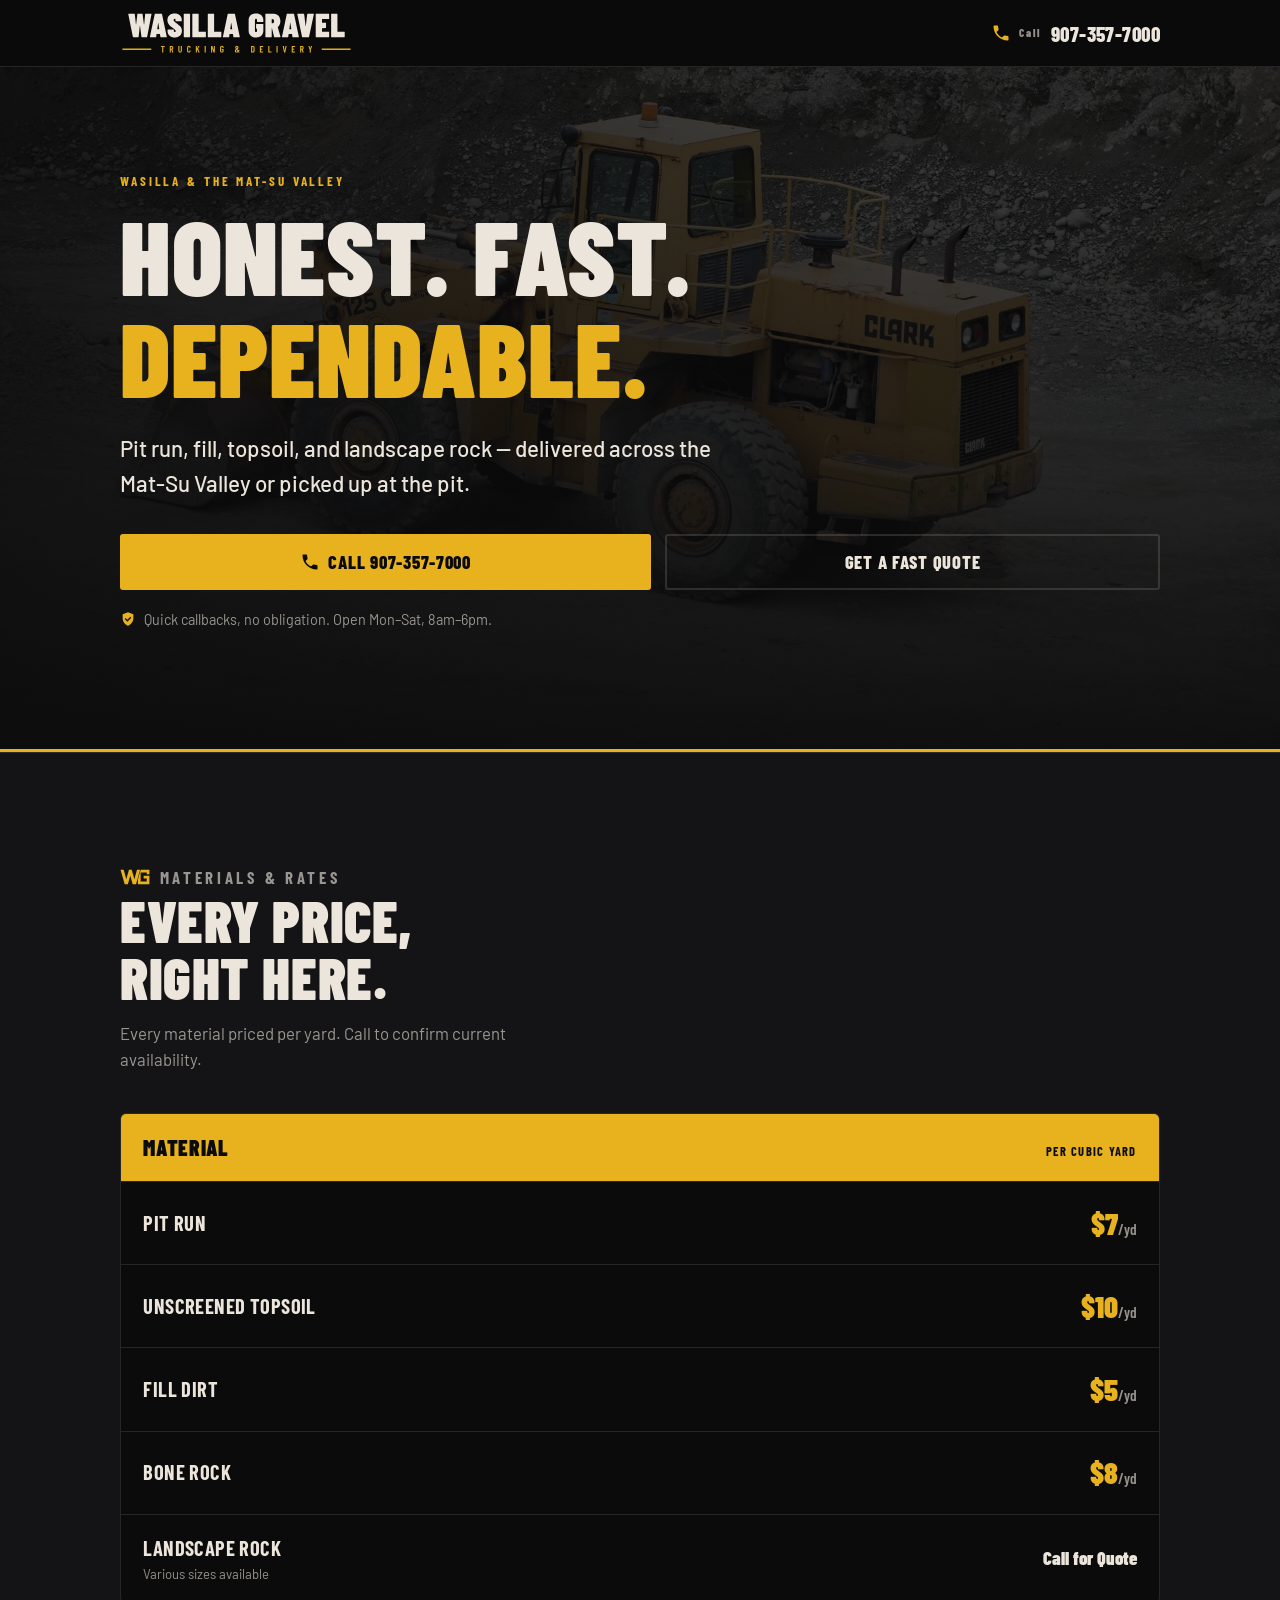
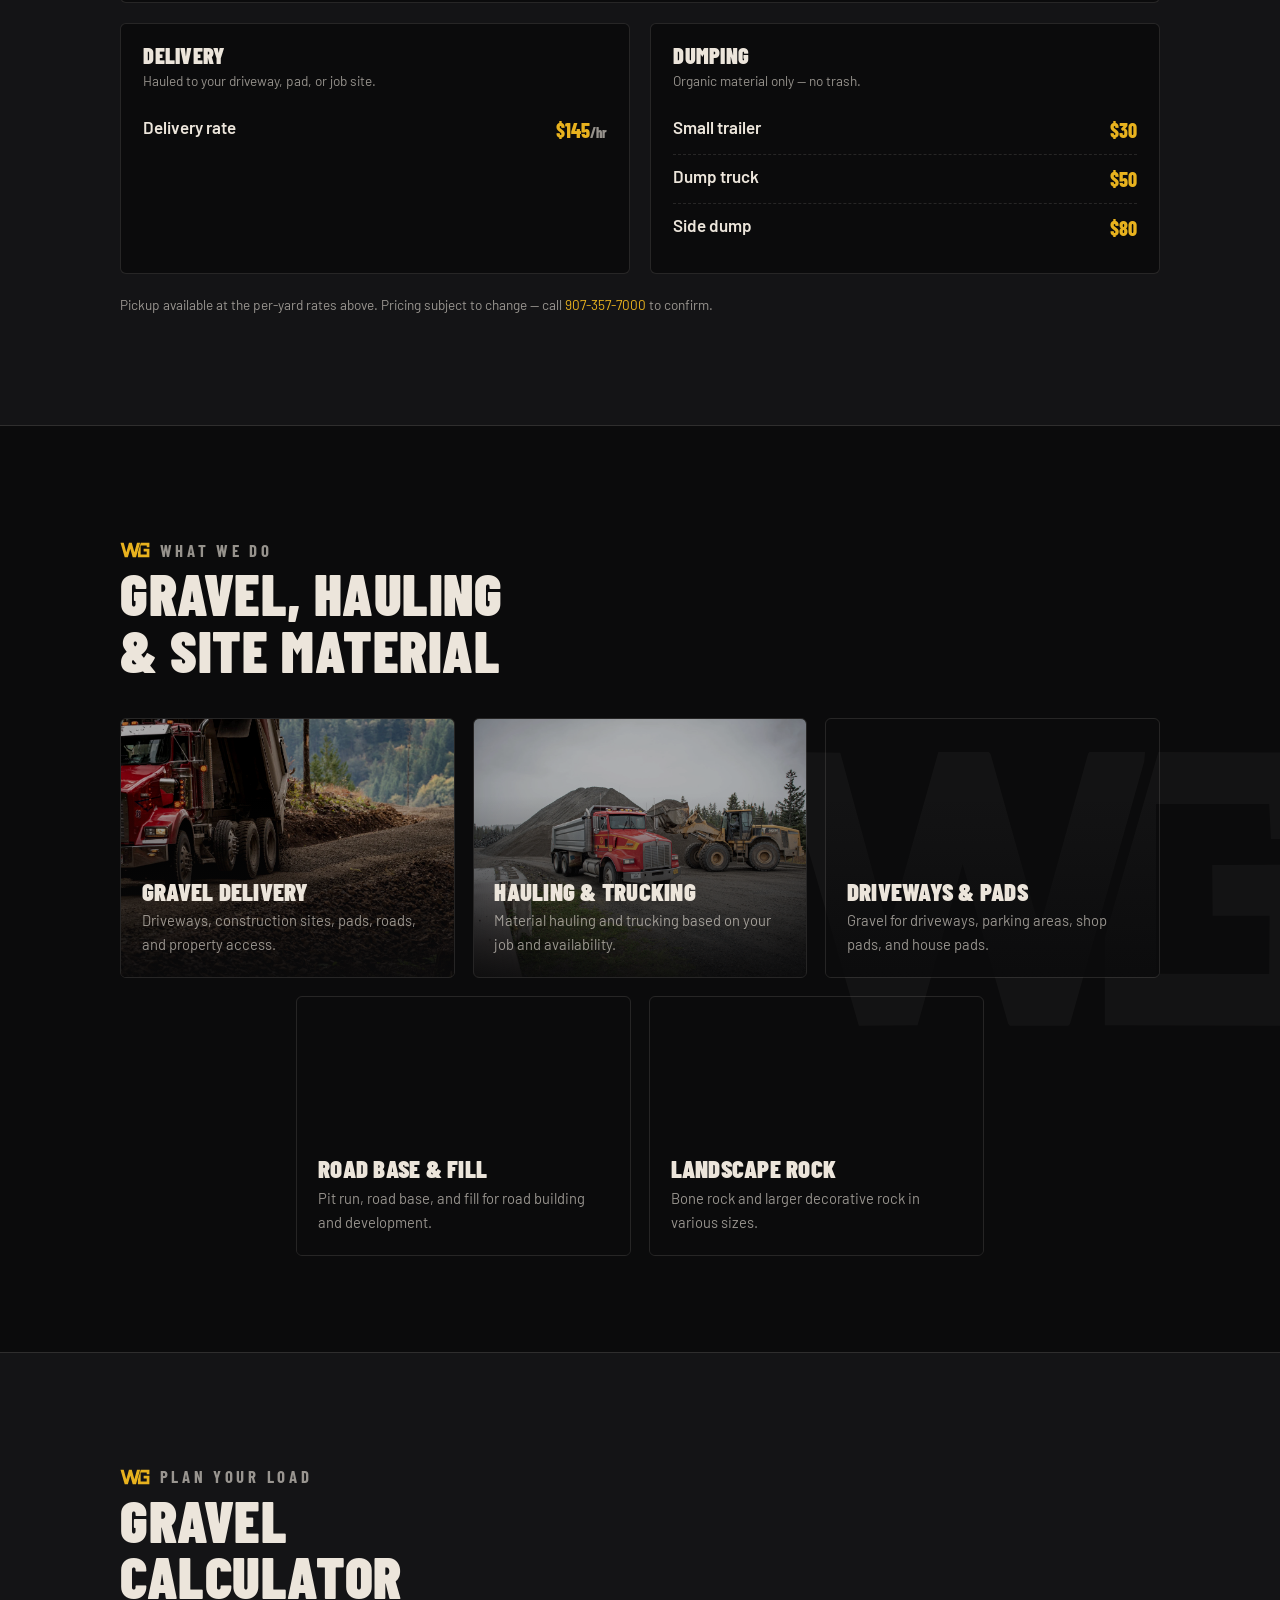
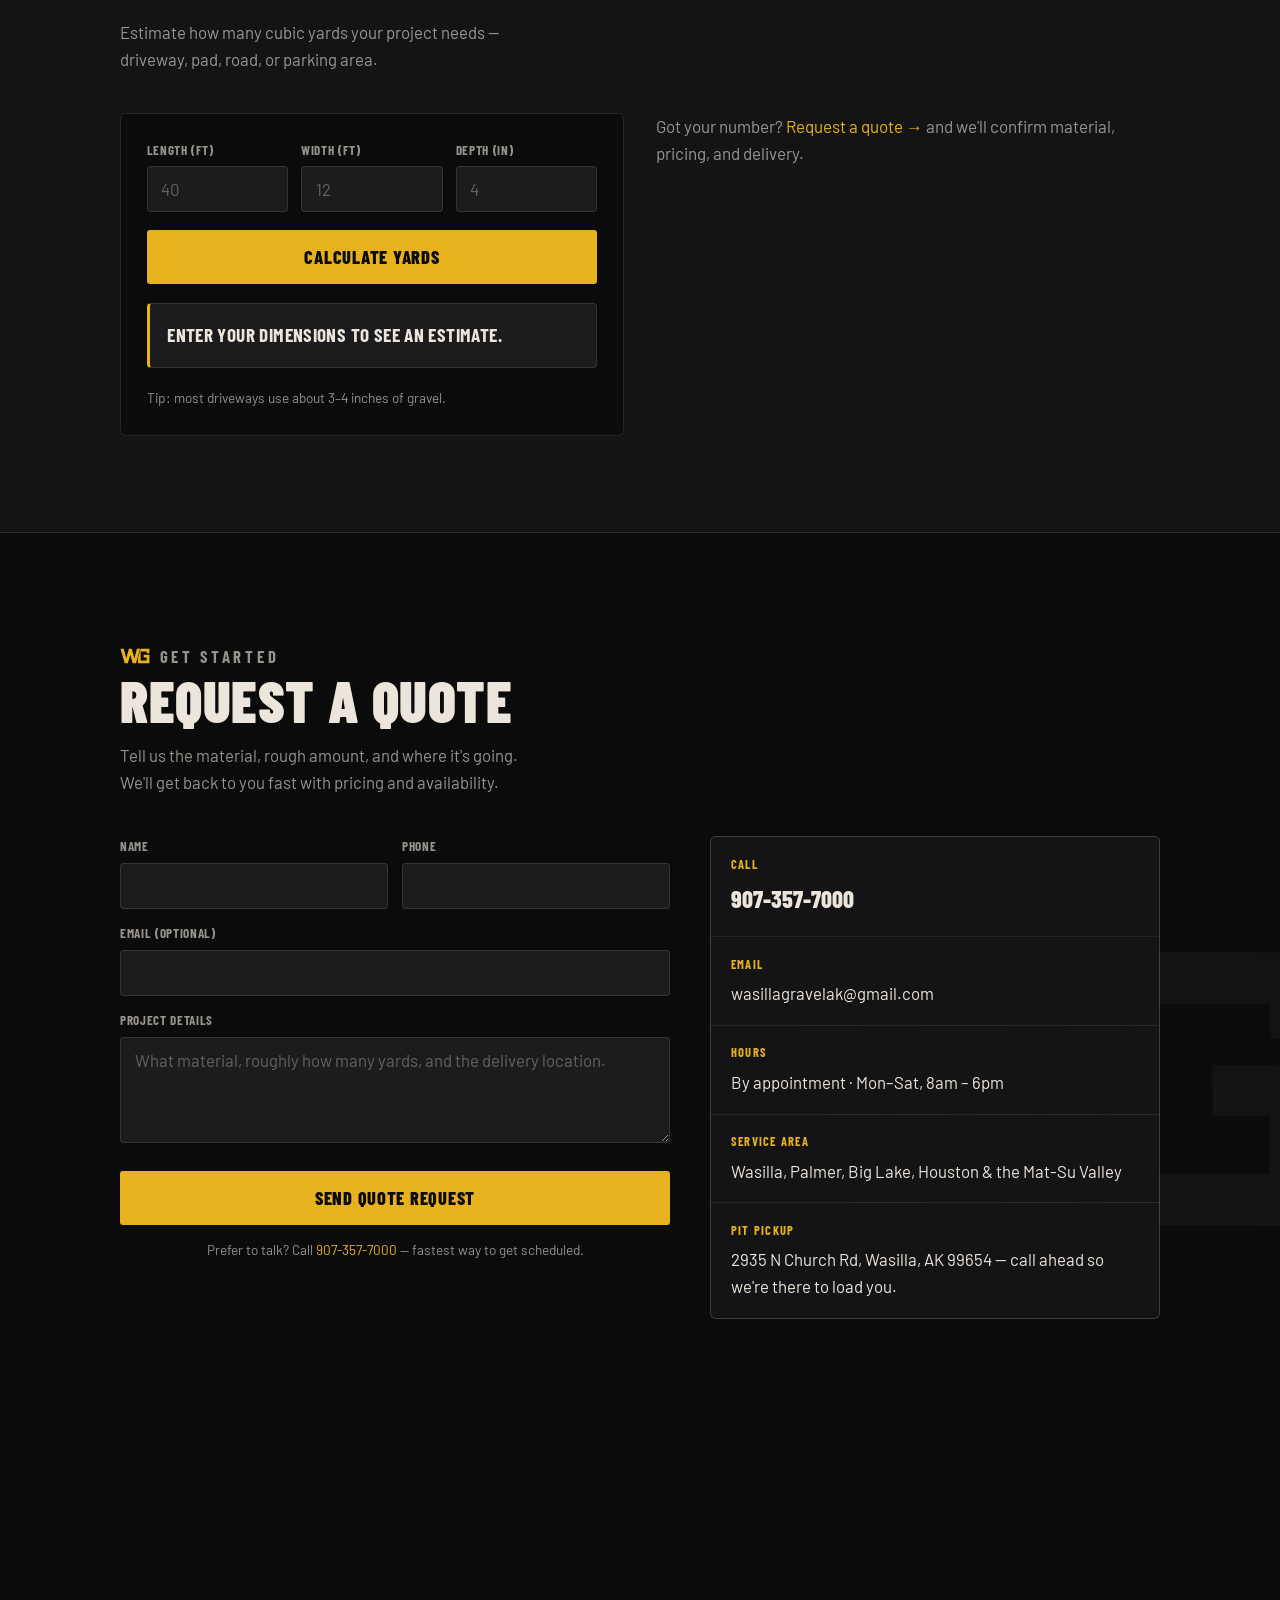
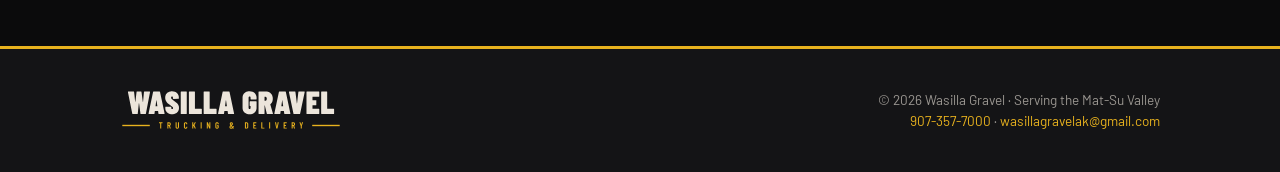
==== index.html @ 85a894f8 "Hero: use own Clark 125C loader photo (optimized webp) Replace stock loader hero with our Clark Mich" ====
<!doctype html>
<html lang="en">
  <head>
    <meta charset="utf-8" />
    <meta name="viewport" content="width=device-width, initial-scale=1" />
    <title>Wasilla Gravel — Gravel Delivery & Pickup | Wasilla &amp; Mat-Su Valley</title>
    <meta
      name="description"
      content="Local gravel pit serving Wasilla and the Mat-Su Valley. Pit run, fill, topsoil, landscape rock. Transparent per-yard pricing, fast delivery, quick callbacks. Call 907-357-7000."
    />
    <meta
      name="keywords"
      content="Wasilla gravel, gravel delivery Wasilla, Mat-Su gravel, pit run Wasilla, fill material Wasilla, fill dirt Wasilla, topsoil Wasilla, gravel pickup Wasilla, gravel delivery Mat-Su Valley, driveway gravel Wasilla, landscape rock Wasilla"
    />
    <meta property="og:title" content="Wasilla Gravel — Gravel Delivery & Pickup" />
    <meta
      property="og:description"
      content="Local gravel pit serving Wasilla and the Mat-Su Valley. Transparent per-yard pricing, fast delivery. Call 907-357-7000."
    />
    <meta property="og:image" content="https://wasillagravel.com/images/Dump%20truck%20dumping.jpg" />
    <meta property="og:type" content="website" />
    <meta property="og:url" content="https://wasillagravel.com/" />

    <link rel="icon" href="images/favicon/favicon.ico" sizes="any" />
    <link rel="icon" type="image/png" sizes="16x16" href="images/favicon/favicon-16.png" />
    <link rel="icon" type="image/png" sizes="32x32" href="images/favicon/favicon-32.png" />
    <link rel="icon" type="image/png" sizes="48x48" href="images/favicon/favicon-48.png" />
    <link rel="apple-touch-icon" sizes="180x180" href="images/favicon/favicon-180.png" />
    <link rel="manifest" href="images/favicon/site.webmanifest" />
    <meta name="theme-color" content="#0b0b0c" />

    <link
      rel="preconnect"
      href="https://fonts.googleapis.com"
    />
    <link rel="preconnect" href="https://fonts.gstatic.com" crossorigin />
    <link
      href="https://fonts.googleapis.com/css2?family=Barlow+Condensed:wght@500;600;700;800;900&family=Barlow:wght@400;500;600;700&display=swap"
      rel="stylesheet"
    />

    <!-- LocalBusiness structured data for local SEO -->
    <script type="application/ld+json">
      {
        "@context": "https://schema.org",
        "@type": "LocalBusiness",
        "name": "Wasilla Gravel",
        "image": "https://wasillagravel.com/images/Dump%20truck%20dumping.jpg",
        "telephone": "+1-907-357-7000",
        "email": "wasillagravelak@gmail.com",
        "url": "https://wasillagravel.com/",
        "areaServed": ["Wasilla", "Palmer", "Big Lake", "Houston", "Mat-Su Valley"],
        "address": {
          "@type": "PostalAddress",
          "addressLocality": "Wasilla",
          "addressRegion": "AK",
          "addressCountry": "US"
        },
        "openingHoursSpecification": {
          "@type": "OpeningHoursSpecification",
          "dayOfWeek": ["Monday", "Tuesday", "Wednesday", "Thursday", "Friday", "Saturday"],
          "opens": "08:00",
          "closes": "18:00"
        }
      }
    </script>

    <style>
      /* ===================================================================
         WASILLA GRAVEL — conversion-first rebuild
         Palette + type from the brand kit. Near-black base, cream, amber.
         =================================================================== */
      :root {
        --black: #0b0b0c;
        --panel: #141416;
        --panel-2: #1c1c1f;
        --cream: #ece5db;
        --cream-dim: rgba(236, 229, 219, 0.62);
        --cream-faint: rgba(236, 229, 219, 0.14);
        --amber: #e8b21e;
        --amber-deep: #c28113;
        --line: rgba(236, 229, 219, 0.12);
        --ff-display: "Barlow Condensed", Impact, sans-serif;
        --ff-body: "Barlow", Helvetica, Arial, sans-serif;
        --wg-mono: url("data:image/svg+xml,%3Csvg xmlns='http://www.w3.org/2000/svg' viewBox='0 0 531.57 280'%3E%3Cpath fill='%23000' fill-rule='evenodd' d='M13.36 10L65.76 10.84L111.47 178.55L158.84 10L206.64 10L208.33 11.67L254.87 177.71L300.98 11.67L302.24 10L355.07 10L354.24 19.22L283.8 268.28L282.11 269.96L226.77 269.96L225.09 267.86L181.91 116.5L139.14 269.53L83.37 269.96L10 14.19L10.42 10.42L13.36 10.42ZM367.65 10L521.53 10.84L521.11 92.6L474.57 92.6L472.89 59.47L365.56 59.47L365.56 220.48L472.89 220.91L473.31 165.56L419.22 165.56L418.81 117.33L521.11 116.92L520.69 269.96L316.92 269.53L316.92 186.1L367.65 10.42Z'/%3E%3C/svg%3E");
        --maxw: 1120px;
        --pad: clamp(1.25rem, 4vw, 2.5rem);
      }

      *,
      *::before,
      *::after {
        box-sizing: border-box;
      }

      html {
        scroll-behavior: smooth;
      }
      @media (prefers-reduced-motion: reduce) {
        html {
          scroll-behavior: auto;
        }
        * {
          animation: none !important;
          transition: none !important;
        }
      }

      body {
        margin: 0;
        background: var(--black);
        color: var(--cream);
        font-family: var(--ff-body);
        font-size: 17px;
        line-height: 1.6;
        -webkit-font-smoothing: antialiased;
        text-rendering: optimizeLegibility;
        /* room for the sticky mobile call bar so it never covers footer content */
        padding-bottom: calc(64px + env(safe-area-inset-bottom));
      }

      img {
        max-width: 100%;
        display: block;
      }

      a {
        color: var(--amber);
        text-decoration: none;
      }

      .wrap {
        width: 100%;
        max-width: var(--maxw);
        margin: 0 auto;
        padding-inline: var(--pad);
      }

      h1,
      h2,
      h3 {
        font-family: var(--ff-display);
        font-weight: 900;
        line-height: 0.98;
        letter-spacing: 0.01em;
        text-transform: uppercase;
        margin: 0;
      }

      .eyebrow {
        font-family: var(--ff-display);
        font-weight: 700;
        text-transform: uppercase;
        letter-spacing: 0.22em;
        font-size: 0.82rem;
        color: var(--amber);
        margin: 0 0 0.75rem;
      }

      /* ---------- Brand system: monogram-anchored eyebrow ---------- */
      .eyebrow.branded {
        display: inline-flex;
        align-items: center;
        gap: 0.6rem;
      }
      .eyebrow.branded::before {
        content: "";
        width: 30px;
        height: 16px;
        flex: none;
        background-color: var(--amber);
        -webkit-mask: var(--wg-mono) center / contain no-repeat;
        mask: var(--wg-mono) center / contain no-repeat;
      }

      /* ---------- Brand system: faint monogram watermark on a section ---------- */
      .wm {
        position: relative;
        overflow: hidden;
      }
      .wm > .wrap {
        position: relative;
        z-index: 1;
      }
      .wm::after {
        content: "";
        position: absolute;
        z-index: 0;
        right: -4%;
        top: 50%;
        transform: translateY(-50%);
        width: min(46vw, 560px);
        aspect-ratio: 531 / 280;
        background-color: var(--cream);
        opacity: 0.035;
        -webkit-mask: var(--wg-mono) center / contain no-repeat;
        mask: var(--wg-mono) center / contain no-repeat;
        pointer-events: none;
      }


      /* ---------- Buttons ---------- */
      .btn {
        display: inline-flex;
        align-items: center;
        justify-content: center;
        gap: 0.55rem;
        font-family: var(--ff-display);
        font-weight: 800;
        text-transform: uppercase;
        letter-spacing: 0.04em;
        font-size: 1.15rem;
        line-height: 1;
        padding: 1rem 1.6rem;
        border-radius: 3px;
        border: 2px solid transparent;
        cursor: pointer;
        transition: transform 0.12s ease, background 0.15s ease, color 0.15s ease;
        min-height: 52px;
      }
      .btn:active {
        transform: translateY(1px);
      }
      .btn-call {
        background: var(--amber);
        color: var(--black);
      }
      .btn-call:hover {
        background: #f4c53f;
      }
      .btn-quote {
        background: transparent;
        color: var(--cream);
        border-color: var(--cream-faint);
      }
      .btn-quote:hover {
        border-color: var(--amber);
        color: var(--amber);
      }

      /* ===================================================================
         TOP BAR — logo + phone, phone always tappable
         =================================================================== */
      .topbar {
        position: sticky;
        top: 0;
        z-index: 50;
        background: rgba(11, 11, 12, 0.92);
        -webkit-backdrop-filter: blur(8px);
        backdrop-filter: blur(8px);
        border-bottom: 1px solid var(--line);
      }
      .topbar-inner {
        display: flex;
        align-items: center;
        justify-content: space-between;
        gap: 1rem;
        padding-block: 0.7rem;
      }
      .topbar .logo img {
        height: 33px;
        width: auto;
      }
      .topbar-phone {
        display: inline-flex;
        align-items: center;
        gap: 0.5rem;
        font-family: var(--ff-display);
        font-weight: 800;
        font-size: 1.3rem;
        letter-spacing: 0.02em;
        color: var(--cream);
      }
      .topbar-phone svg {
        width: 20px;
        height: 20px;
        fill: var(--amber);
      }
      .topbar-phone .lbl {
        display: none;
      }
      @media (min-width: 700px) {
        .topbar .logo img {
          height: 44px;
        }
        .topbar-phone .lbl {
          display: inline;
          font-size: 0.7rem;
          letter-spacing: 0.18em;
          color: var(--cream-dim);
          margin-right: 0.15rem;
        }
      }

      /* ===================================================================
         HERO — answers all 5 questions in one screen
         =================================================================== */
      .hero {
        position: relative;
        overflow: hidden;
        border-bottom: 3px solid var(--amber);
      }
      .hero-bg {
        position: absolute;
        inset: 0;
        z-index: 0;
      }
      .hero-bg img {
        width: 100%;
        height: 100%;
        object-fit: cover;
        filter: grayscale(0.25) contrast(1.05) brightness(0.62);
      }
      .hero-bg::after {
        content: "";
        position: absolute;
        inset: 0;
        background: linear-gradient(
            180deg,
            rgba(11, 11, 12, 0.55) 0%,
            rgba(11, 11, 12, 0.75) 55%,
            rgba(11, 11, 12, 0.96) 100%
          ),
          linear-gradient(90deg, rgba(11, 11, 12, 0.7) 0%, rgba(11, 11, 12, 0.1) 70%);
      }
      .hero-inner {
        position: relative;
        z-index: 1;
        padding-block: clamp(3.5rem, 9vw, 6.5rem);
      }
      .hero h1 {
        font-size: clamp(3rem, 10vw, 6.5rem);
        max-width: 15ch;
      }
      .hero h1 .amber {
        color: var(--amber);
      }
      .hero-sub {
        margin: 1.4rem 0 0;
        font-size: clamp(1.05rem, 2.4vw, 1.4rem);
        color: var(--cream);
        max-width: 46ch;
        font-weight: 500;
      }
      .hero-actions {
        display: flex;
        flex-wrap: wrap;
        gap: 0.9rem;
        margin-top: 2rem;
      }
      .hero-actions .btn {
        flex: 1 1 auto;
        min-width: 210px;
      }
      .hero-micro {
        margin-top: 1.1rem;
        font-size: 0.9rem;
        color: var(--cream-dim);
        display: flex;
        align-items: center;
        gap: 0.5rem;
      }
      .hero-micro svg {
        width: 16px;
        height: 16px;
        fill: var(--amber);
        flex: none;
      }


      /* ===================================================================
         SECTION scaffolding
         =================================================================== */
      section.block {
        padding-block: clamp(3.5rem, 8vw, 6rem);
      }
      .block-head {
        max-width: 40ch;
        margin-bottom: 2.5rem;
      }
      .block-head h2 {
        font-size: clamp(2.2rem, 6vw, 3.6rem);
      }
      .block-head p {
        margin: 0.9rem 0 0;
        color: var(--cream-dim);
        font-size: 1.05rem;
      }

      /* ---------- PRICING (the competitive weapon) ---------- */
      #pricing {
        background: var(--panel);
        border-top: 1px solid var(--line);
        border-bottom: 1px solid var(--line);
      }
      .rate-sheet {
        border: 1px solid var(--line);
        border-radius: 6px;
        overflow: hidden;
        background: var(--black);
      }
      .rate-sheet-head {
        display: flex;
        align-items: baseline;
        justify-content: space-between;
        gap: 1rem;
        padding: 1rem 1.4rem;
        background: var(--amber);
        color: var(--black);
      }
      .rate-sheet-head b {
        font-family: var(--ff-display);
        font-weight: 900;
        text-transform: uppercase;
        font-size: 1.35rem;
        letter-spacing: 0.03em;
      }
      .rate-sheet-head span {
        font-family: var(--ff-display);
        font-weight: 700;
        text-transform: uppercase;
        letter-spacing: 0.1em;
        font-size: 0.78rem;
      }
      .rate-row {
        display: flex;
        align-items: center;
        justify-content: space-between;
        gap: 1rem;
        padding: 1.05rem 1.4rem;
        border-top: 1px solid var(--line);
      }
      .rate-row:first-child {
        border-top: none;
      }
      .rate-name {
        font-family: var(--ff-display);
        font-weight: 700;
        text-transform: uppercase;
        letter-spacing: 0.02em;
        font-size: 1.28rem;
      }
      .rate-name small {
        display: block;
        font-family: var(--ff-body);
        font-weight: 400;
        text-transform: none;
        letter-spacing: 0;
        font-size: 0.82rem;
        color: var(--cream-dim);
      }
      .rate-price {
        font-family: var(--ff-display);
        font-weight: 900;
        font-size: 1.9rem;
        color: var(--amber);
        white-space: nowrap;
      }
      .rate-price small {
        font-size: 0.95rem;
        color: var(--cream-dim);
        font-weight: 600;
      }
      .rate-price.quote {
        font-size: 1.15rem;
        color: var(--cream);
      }

      .rate-secondary {
        display: grid;
        gap: 1.25rem;
        grid-template-columns: 1fr;
        margin-top: 1.25rem;
      }
      @media (min-width: 720px) {
        .rate-secondary {
          grid-template-columns: repeat(2, 1fr);
        }
      }
      .rate-card {
        border: 1px solid var(--line);
        border-radius: 6px;
        padding: 1.3rem 1.4rem;
        background: var(--black);
      }
      .rate-card h3 {
        font-size: 1.4rem;
        margin-bottom: 0.2rem;
      }
      .rate-card .note {
        font-size: 0.85rem;
        color: var(--cream-dim);
        margin: 0.15rem 0 0.9rem;
      }
      .rate-card .mini {
        display: flex;
        justify-content: space-between;
        gap: 1rem;
        padding: 0.5rem 0;
        border-top: 1px dashed var(--line);
      }
      .rate-card .mini:first-of-type {
        border-top: none;
      }
      .rate-card .mini .k {
        font-weight: 600;
      }
      .rate-card .mini .v {
        font-family: var(--ff-display);
        font-weight: 800;
        font-size: 1.25rem;
        color: var(--amber);
      }
      .rate-foot {
        margin-top: 1.25rem;
        font-size: 0.85rem;
        color: var(--cream-dim);
      }

      /* ---------- SERVICES (photo-driven, no filler) ---------- */
      .svc-grid {
        display: grid;
        gap: 1.1rem;
        grid-template-columns: 1fr;
      }
      /* Tablet: 2-up. Span-based so the 5th (orphan) tile can center. */
      @media (min-width: 620px) {
        .svc-grid {
          grid-template-columns: repeat(4, 1fr);
        }
        .svc-grid > .svc {
          grid-column: span 2;
        }
        .svc-grid > .svc:nth-child(5) {
          grid-column: 2 / span 2;
        }
      }
      /* Desktop: 3-up. Center the last two tiles on the second row. */
      @media (min-width: 980px) {
        .svc-grid {
          grid-template-columns: repeat(6, 1fr);
        }
        .svc-grid > .svc:nth-child(5) {
          grid-column: span 2;
        }
        .svc-grid > .svc:nth-child(4) {
          grid-column: 2 / span 2;
        }
      }
      .svc {
        position: relative;
        border-radius: 6px;
        overflow: hidden;
        min-height: 260px;
        display: flex;
        align-items: flex-end;
        border: 1px solid var(--line);
      }
      .svc img {
        position: absolute;
        inset: 0;
        width: 100%;
        height: 100%;
        object-fit: cover;
        filter: grayscale(0.15) brightness(0.7) contrast(1.05);
        transition: transform 0.4s ease;
      }
      .svc:hover img {
        transform: scale(1.05);
      }
      .svc::after {
        content: "";
        position: absolute;
        inset: 0;
        background: linear-gradient(
          180deg,
          rgba(11, 11, 12, 0) 30%,
          rgba(11, 11, 12, 0.9) 100%
        );
      }
      .svc-body {
        position: relative;
        z-index: 1;
        padding: 1.3rem;
      }
      .svc-body h3 {
        font-size: 1.55rem;
        color: var(--cream);
      }
      .svc-body p {
        margin: 0.4rem 0 0;
        font-size: 0.92rem;
        color: var(--cream-dim);
      }

      /* ---------- CALCULATOR ---------- */
      #calculator {
        background: var(--panel);
        border-top: 1px solid var(--line);
        border-bottom: 1px solid var(--line);
      }
      .calc-shell {
        display: grid;
        gap: 2rem;
        grid-template-columns: 1fr;
        align-items: start;
      }
      @media (min-width: 860px) {
        .calc-shell {
          grid-template-columns: 1fr 1fr;
        }
      }
      .calc-card {
        background: var(--black);
        border: 1px solid var(--line);
        border-radius: 6px;
        padding: 1.6rem;
      }
      .calc-fields {
        display: grid;
        grid-template-columns: repeat(3, 1fr);
        gap: 0.8rem;
      }
      label {
        display: block;
        font-family: var(--ff-display);
        font-weight: 700;
        text-transform: uppercase;
        letter-spacing: 0.05em;
        font-size: 0.82rem;
        color: var(--cream-dim);
        margin-bottom: 0.35rem;
      }
      input,
      textarea {
        width: 100%;
        background: var(--panel-2);
        border: 1px solid var(--line);
        border-radius: 4px;
        color: var(--cream);
        font-family: var(--ff-body);
        font-size: 1.05rem;
        padding: 0.75rem 0.85rem;
        transition: border-color 0.15s ease;
      }
      input:focus,
      textarea:focus {
        outline: none;
        border-color: var(--amber);
      }
      input::placeholder,
      textarea::placeholder {
        color: rgba(236, 229, 219, 0.35);
      }
      .calc-result {
        margin-top: 1.2rem;
        padding: 1rem 1.1rem;
        border: 1px solid var(--line);
        border-left: 3px solid var(--amber);
        border-radius: 4px;
        background: var(--panel-2);
        font-family: var(--ff-display);
        font-weight: 700;
        text-transform: uppercase;
        letter-spacing: 0.02em;
        font-size: 1.2rem;
      }
      .calc-result.is-error {
        border-left-color: #e0533f;
        color: #f0a99b;
      }
      .calc-note {
        margin: 0.9rem 0 0;
        font-size: 0.85rem;
        color: var(--cream-dim);
      }
      .calc-aside p {
        color: var(--cream-dim);
        margin: 0;
      }

      /* ---------- QUOTE + CONTACT ---------- */
      #quote {
        background: var(--black);
      }
      .quote-shell {
        display: grid;
        gap: 2.5rem;
        grid-template-columns: 1fr;
      }
      @media (min-width: 900px) {
        .quote-shell {
          grid-template-columns: 1.1fr 0.9fr;
        }
      }
      .quote-form .row2 {
        display: grid;
        grid-template-columns: 1fr 1fr;
        gap: 0.9rem;
      }
      .quote-form .field {
        margin-bottom: 0.9rem;
      }
      .quote-form .btn {
        width: 100%;
        margin-top: 0.4rem;
      }
      .quote-micro {
        margin: 0.9rem 0 0;
        font-size: 0.85rem;
        color: var(--cream-dim);
        text-align: center;
      }

      .contact-cards {
        display: grid;
        gap: 1px;
        background: var(--line);
        border: 1px solid var(--line);
        border-radius: 6px;
        overflow: hidden;
      }
      .cc {
        background: var(--panel);
        padding: 1.1rem 1.25rem;
      }
      .cc h4 {
        font-family: var(--ff-display);
        font-weight: 700;
        text-transform: uppercase;
        letter-spacing: 0.1em;
        font-size: 0.78rem;
        color: var(--amber);
        margin: 0 0 0.35rem;
      }
      .cc p {
        margin: 0;
        font-size: 1.05rem;
      }
      .cc a {
        color: var(--cream);
      }
      .cc.big p {
        font-family: var(--ff-display);
        font-weight: 800;
        font-size: 1.5rem;
      }
      .map-embed {
        margin-top: 1px;
      }
      .map-embed iframe {
        width: 100%;
        height: 230px;
        border: 0;
        display: block;
        filter: grayscale(0.3) invert(0.9) contrast(0.85);
      }

      /* ---------- FOOTER ---------- */
      footer.site {
        background: var(--panel);
        border-top: 3px solid var(--amber);
        padding-block: 2.5rem;
      }
      .foot-inner {
        display: flex;
        flex-wrap: wrap;
        align-items: center;
        justify-content: space-between;
        gap: 1.25rem;
      }
      .foot-inner img {
        height: 42px;
        width: auto;
      }
      .foot-meta {
        font-size: 0.85rem;
        color: var(--cream-dim);
        text-align: right;
      }
      .foot-meta a {
        color: var(--amber);
      }

      /* ===================================================================
         STICKY MOBILE CALL BAR — the single most important conversion element
         =================================================================== */
      .callbar {
        position: fixed;
        left: 0;
        right: 0;
        bottom: 0;
        z-index: 60;
        display: grid;
        grid-template-columns: 1fr 1fr;
        gap: 1px;
        background: var(--amber-deep);
        padding-bottom: env(safe-area-inset-bottom);
        box-shadow: 0 -6px 20px rgba(0, 0, 0, 0.5);
      }
      .callbar a {
        display: flex;
        align-items: center;
        justify-content: center;
        gap: 0.5rem;
        font-family: var(--ff-display);
        font-weight: 800;
        text-transform: uppercase;
        letter-spacing: 0.04em;
        font-size: 1.1rem;
        padding: 1rem 0.5rem;
        min-height: 56px;
      }
      .callbar .cb-call {
        background: var(--amber);
        color: var(--black);
      }
      .callbar .cb-quote {
        background: var(--panel);
        color: var(--cream);
      }
      .callbar svg {
        width: 20px;
        height: 20px;
      }
      .callbar .cb-call svg {
        fill: var(--black);
      }
      .callbar .cb-quote svg {
        fill: var(--amber);
      }
      @media (min-width: 760px) {
        .callbar {
          display: none;
        }
        body {
          padding-bottom: 0;
        }
      }

      /* focus visibility */
      a:focus-visible,
      button:focus-visible,
      input:focus-visible,
      textarea:focus-visible {
        outline: 3px solid var(--amber);
        outline-offset: 2px;
      }

      .visually-hidden {
        position: absolute;
        width: 1px;
        height: 1px;
        overflow: hidden;
        clip: rect(0 0 0 0);
        white-space: nowrap;
      }
    </style>
  </head>

  <body>
    <!-- ============ TOP BAR ============ -->
    <div class="topbar">
      <div class="wrap topbar-inner">
        <a href="#top" class="logo" aria-label="Wasilla Gravel home">
          <img
            src="images/brand/wasilla-gravel-wordmark-on-black.svg"
            alt="Wasilla Gravel — Trucking &amp; Delivery"
          />
        </a>
        <a href="tel:9073577000" class="topbar-phone">
          <svg viewBox="0 0 24 24" aria-hidden="true">
            <path d="M6.6 10.8c1.4 2.8 3.8 5.1 6.6 6.6l2.2-2.2c.3-.3.7-.4 1-.2 1.1.4 2.3.6 3.6.6.6 0 1 .4 1 1V20c0 .6-.4 1-1 1C10.6 21 3 13.4 3 4c0-.6.4-1 1-1h3.5c.6 0 1 .4 1 1 0 1.2.2 2.4.6 3.6.1.4 0 .8-.3 1l-2.2 2.2z"/>
          </svg>
          <span class="lbl">Call</span>907-357-7000
        </a>
      </div>
    </div>

    <span id="top"></span>

    <!-- ============ HERO ============ -->
    <header class="hero">
      <div class="hero-bg">
        <img src="images/clark-loader-pit.webp" alt="" aria-hidden="true" fetchpriority="high" />
      </div>
      <div class="wrap hero-inner">
        <p class="eyebrow">Wasilla &amp; the Mat-Su Valley</p>
        <h1>
          Honest. Fast.<br />
          <span class="amber">Dependable.</span>
        </h1>
        <p class="hero-sub">
          Pit run, fill, topsoil, and landscape rock — delivered across the
          Mat-Su Valley or picked up at the pit.
        </p>

        <div class="hero-actions">
          <a href="tel:9073577000" class="btn btn-call">
            <svg viewBox="0 0 24 24" width="20" height="20" aria-hidden="true" fill="currentColor">
              <path d="M6.6 10.8c1.4 2.8 3.8 5.1 6.6 6.6l2.2-2.2c.3-.3.7-.4 1-.2 1.1.4 2.3.6 3.6.6.6 0 1 .4 1 1V20c0 .6-.4 1-1 1C10.6 21 3 13.4 3 4c0-.6.4-1 1-1h3.5c.6 0 1 .4 1 1 0 1.2.2 2.4.6 3.6.1.4 0 .8-.3 1l-2.2 2.2z"/>
            </svg>
            Call 907-357-7000
          </a>
          <a href="#quote" class="btn btn-quote">Get a Fast Quote</a>
        </div>

        <p class="hero-micro">
          <svg viewBox="0 0 24 24" aria-hidden="true"><path d="M12 2 4 5v6c0 5 3.4 9.7 8 11 4.6-1.3 8-6 8-11V5l-8-3zm-1 14-4-4 1.4-1.4L11 13.2l4.6-4.6L17 10l-6 6z"/></svg>
          Quick callbacks, no obligation. Open Mon–Sat, 8am–6pm.
        </p>
      </div>
    </header>

    <!-- ============ PRICING ============ -->
    <section class="block" id="pricing">
      <div class="wrap">
        <div class="block-head">
          <p class="eyebrow branded">Materials &amp; Rates</p>
          <h2>Every Price, Right Here.</h2>
          <p>
            Every material priced per yard. Call to confirm current
            availability.
          </p>
        </div>

        <div class="rate-sheet">
          <div class="rate-sheet-head">
            <b>Material</b><span>Per Cubic Yard</span>
          </div>
          <div class="rate-row">
            <div class="rate-name">Pit Run</div>
            <div class="rate-price">$7<small>/yd</small></div>
          </div>
          <div class="rate-row">
            <div class="rate-name">Unscreened Topsoil</div>
            <div class="rate-price">$10<small>/yd</small></div>
          </div>
          <div class="rate-row">
            <div class="rate-name">Fill Dirt</div>
            <div class="rate-price">$5<small>/yd</small></div>
          </div>
          <div class="rate-row">
            <div class="rate-name">Bone Rock</div>
            <div class="rate-price">$8<small>/yd</small></div>
          </div>
          <div class="rate-row">
            <div class="rate-name">
              Landscape Rock
              <small>Various sizes available</small>
            </div>
            <div class="rate-price quote">Call for Quote</div>
          </div>
        </div>

        <div class="rate-secondary">
          <div class="rate-card">
            <h3>Delivery</h3>
            <p class="note">Hauled to your driveway, pad, or job site.</p>
            <div class="mini">
              <span class="k">Delivery rate</span>
              <span class="v">$145<small style="font-size:0.7em;color:var(--cream-dim)">/hr</small></span>
            </div>
          </div>
          <div class="rate-card">
            <h3>Dumping</h3>
            <p class="note">Organic material only — no trash.</p>
            <div class="mini">
              <span class="k">Small trailer</span><span class="v">$30</span>
            </div>
            <div class="mini">
              <span class="k">Dump truck</span><span class="v">$50</span>
            </div>
            <div class="mini">
              <span class="k">Side dump</span><span class="v">$80</span>
            </div>
          </div>
        </div>
        <p class="rate-foot">
          Pickup available at the per-yard rates above. Pricing subject to
          change — call <a href="tel:9073577000">907-357-7000</a> to confirm.
        </p>
      </div>
    </section>

    <!-- ============ SERVICES ============ -->
    <section class="block wm" id="services">
      <div class="wrap">
        <div class="block-head">
          <p class="eyebrow branded">What We Do</p>
          <h2>Gravel, Hauling &amp; Site Material</h2>
        </div>

        <div class="svc-grid">
          <div class="svc">
            <img src="images/Dump truck dumping.jpg" alt="Dump truck delivering gravel in Wasilla" loading="lazy" decoding="async" />
            <div class="svc-body">
              <h3>Gravel Delivery</h3>
              <p>Driveways, construction sites, pads, roads, and property access.</p>
            </div>
          </div>
          <div class="svc">
            <img src="images/Loading truck.webp" alt="Loader filling a dump truck at the gravel pit" loading="lazy" decoding="async" />
            <div class="svc-body">
              <h3>Hauling &amp; Trucking</h3>
              <p>Material hauling and trucking based on your job and availability.</p>
            </div>
          </div>
          <div class="svc">
            <img src="images/gravel-driveway.webp" alt="Finished gravel driveway" loading="lazy" decoding="async" />
            <div class="svc-body">
              <h3>Driveways &amp; Pads</h3>
              <p>Gravel for driveways, parking areas, shop pads, and house pads.</p>
            </div>
          </div>
          <div class="svc">
            <img src="images/pit-run-road-base.webp" alt="Pit run for road base and fill" loading="lazy" decoding="async" />
            <div class="svc-body">
              <h3>Road Base &amp; Fill</h3>
              <p>Pit run, road base, and fill for road building and development.</p>
            </div>
          </div>
          <div class="svc">
            <img src="images/landscape-rock.webp" alt="Large river rock and landscape stone" loading="lazy" decoding="async" />
            <div class="svc-body">
              <h3>Landscape Rock</h3>
              <p>Bone rock and larger decorative rock in various sizes.</p>
            </div>
          </div>
        </div>
      </div>
    </section>

    <!-- ============ CALCULATOR ============ -->
    <section class="block" id="calculator">
      <div class="wrap">
        <div class="block-head">
          <p class="eyebrow branded">Plan Your Load</p>
          <h2>Gravel Calculator</h2>
          <p>
            Estimate how many cubic yards your project needs — driveway, pad,
            road, or parking area.
          </p>
        </div>

        <div class="calc-shell">
          <div class="calc-card">
            <div class="calc-fields">
              <div>
                <label for="calc-length">Length (ft)</label>
                <input type="text" id="calc-length" inputmode="decimal" placeholder="40" />
              </div>
              <div>
                <label for="calc-width">Width (ft)</label>
                <input type="text" id="calc-width" inputmode="decimal" placeholder="12" />
              </div>
              <div>
                <label for="calc-depth">Depth (in)</label>
                <input type="text" id="calc-depth" inputmode="decimal" placeholder="4" />
              </div>
            </div>

            <button type="button" class="btn btn-call" id="calc-btn" style="width:100%;margin-top:1.1rem">
              Calculate Yards
            </button>

            <p class="calc-result" id="calc-result" aria-live="polite">
              Enter your dimensions to see an estimate.
            </p>
            <p class="calc-note">
              Tip: most driveways use about 3–4 inches of gravel.
            </p>
          </div>

          <div class="calc-aside">
            <p>
              Got your number? <a href="#quote">Request a quote →</a> and we'll
              confirm material, pricing, and delivery.
            </p>
          </div>
        </div>
      </div>
    </section>

    <!-- ============ QUOTE + CONTACT ============ -->
    <section class="block wm" id="quote">
      <div class="wrap">
        <div class="block-head">
          <p class="eyebrow branded">Get Started</p>
          <h2>Request a Quote</h2>
          <p>
            Tell us the material, rough amount, and where it's going. We'll get
            back to you fast with pricing and availability.
          </p>
        </div>

        <div class="quote-shell">
          <div>
            <form
              class="quote-form"
              action="https://formspree.io/f/xqeypjaq"
              method="POST"
            >
              <div class="row2">
                <div class="field">
                  <label for="name">Name</label>
                  <input type="text" name="name" id="name" required />
                </div>
                <div class="field">
                  <label for="phone">Phone</label>
                  <input type="tel" name="phone" id="phone" required />
                </div>
              </div>

              <div class="field">
                <label for="email">Email (optional)</label>
                <input type="email" name="email" id="email" />
              </div>

              <input type="hidden" name="_subject" value="Wasilla Gravel Quote Request" />

              <div class="field">
                <label for="message">Project details</label>
                <textarea
                  name="message"
                  id="message"
                  rows="4"
                  placeholder="What material, roughly how many yards, and the delivery location."
                  required
                ></textarea>
              </div>

              <button type="submit" class="btn btn-call">Send Quote Request</button>
              <p class="quote-micro">Prefer to talk? Call <a href="tel:9073577000">907-357-7000</a> — fastest way to get scheduled.</p>
            </form>
          </div>

          <div>
            <div class="contact-cards">
              <div class="cc big">
                <h4>Call</h4>
                <p><a href="tel:9073577000">907-357-7000</a></p>
              </div>
              <div class="cc">
                <h4>Email</h4>
                <p><a href="mailto:wasillagravelak@gmail.com">wasillagravelak@gmail.com</a></p>
              </div>
              <div class="cc">
                <h4>Hours</h4>
                <p>By appointment · Mon–Sat, 8am – 6pm</p>
              </div>
              <div class="cc">
                <h4>Service Area</h4>
                <p>Wasilla, Palmer, Big Lake, Houston &amp; the Mat-Su Valley</p>
              </div>
              <div class="cc">
                <h4>Pit Pickup</h4>
                <p>2935 N Church Rd, Wasilla, AK 99654 — call ahead so we're there to load you.</p>
              </div>
            </div>
            <div class="map-embed">
              <!--
                MAP: this points at the street address, which reliably works with
                no API key. To pin your exact Google Business listing (with your
                name + reviews), replace the src below with the embed link from
                your profile: open your listing on Google Maps → Share → Embed a
                map → copy the src="..." URL and paste it here.
              -->
              <iframe
                src="https://www.google.com/maps?q=Wasilla+Gravel,+2935+N+Church+Rd,+Wasilla,+AK+99654&output=embed"
                loading="lazy"
                title="Wasilla Gravel — 2935 N Church Rd, Wasilla, AK"
                referrerpolicy="no-referrer-when-downgrade"
              ></iframe>
            </div>
          </div>
        </div>
      </div>
    </section>

    <!-- ============ FOOTER ============ -->
    <footer class="site">
      <div class="wrap foot-inner">
        <img src="images/brand/wasilla-gravel-wordmark-on-black.svg" alt="Wasilla Gravel" />
        <div class="foot-meta">
          © <span id="yr"></span> Wasilla Gravel · Serving the Mat-Su Valley<br />
          <a href="tel:9073577000">907-357-7000</a> ·
          <a href="mailto:wasillagravelak@gmail.com">wasillagravelak@gmail.com</a>
        </div>
      </div>
    </footer>

    <!-- ============ STICKY MOBILE CALL BAR ============ -->
    <nav class="callbar" aria-label="Quick contact">
      <a href="tel:9073577000" class="cb-call">
        <svg viewBox="0 0 24 24" aria-hidden="true"><path d="M6.6 10.8c1.4 2.8 3.8 5.1 6.6 6.6l2.2-2.2c.3-.3.7-.4 1-.2 1.1.4 2.3.6 3.6.6.6 0 1 .4 1 1V20c0 .6-.4 1-1 1C10.6 21 3 13.4 3 4c0-.6.4-1 1-1h3.5c.6 0 1 .4 1 1 0 1.2.2 2.4.6 3.6.1.4 0 .8-.3 1l-2.2 2.2z"/></svg>
        Call Now
      </a>
      <a href="#quote" class="cb-quote">
        <svg viewBox="0 0 24 24" aria-hidden="true"><path d="M20 4H4c-1.1 0-2 .9-2 2v12c0 1.1.9 2 2 2h16c1.1 0 2-.9 2-2V6c0-1.1-.9-2-2-2zm0 4-8 5-8-5V6l8 5 8-5v2z"/></svg>
        Get Quote
      </a>
    </nav>

    <script>
      // year
      document.getElementById("yr").textContent = new Date().getFullYear();

      // gravel calculator — same math as the original build
      (function () {
        var btn = document.getElementById("calc-btn");
        if (!btn) return;
        btn.addEventListener("click", function () {
          var length = parseFloat(document.getElementById("calc-length").value),
            width = parseFloat(document.getElementById("calc-width").value),
            depth = parseFloat(document.getElementById("calc-depth").value),
            result = document.getElementById("calc-result"),
            cubicYards;

          if (
            !isFinite(length) ||
            !isFinite(width) ||
            !isFinite(depth) ||
            length <= 0 ||
            width <= 0 ||
            depth <= 0
          ) {
            result.textContent = "Enter valid length, width, and depth.";
            result.classList.add("is-error");
            return;
          }

          cubicYards = (length * width * (depth / 12)) / 27;
          result.textContent =
            "Estimated: " + cubicYards.toFixed(1) + " cubic yards";
          result.classList.remove("is-error");
        });
      })();
    </script>
  </body>
</html>
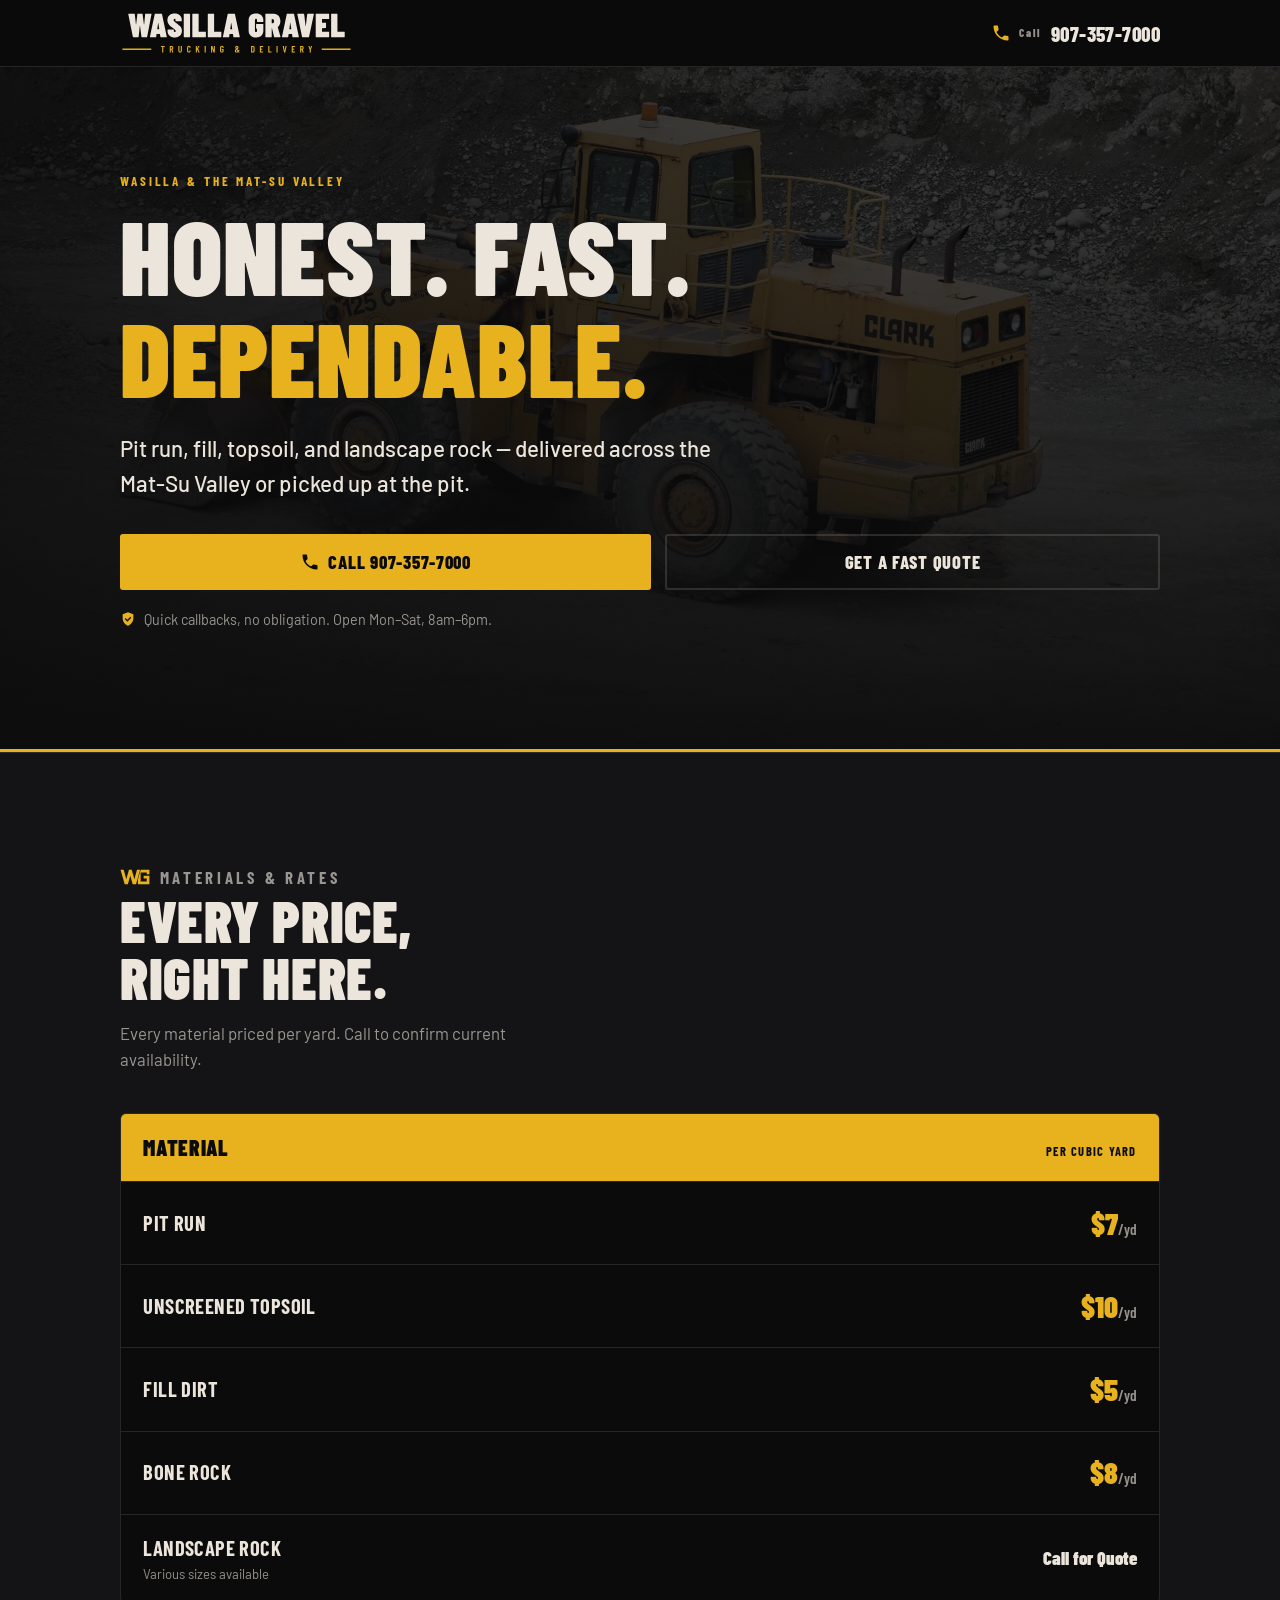
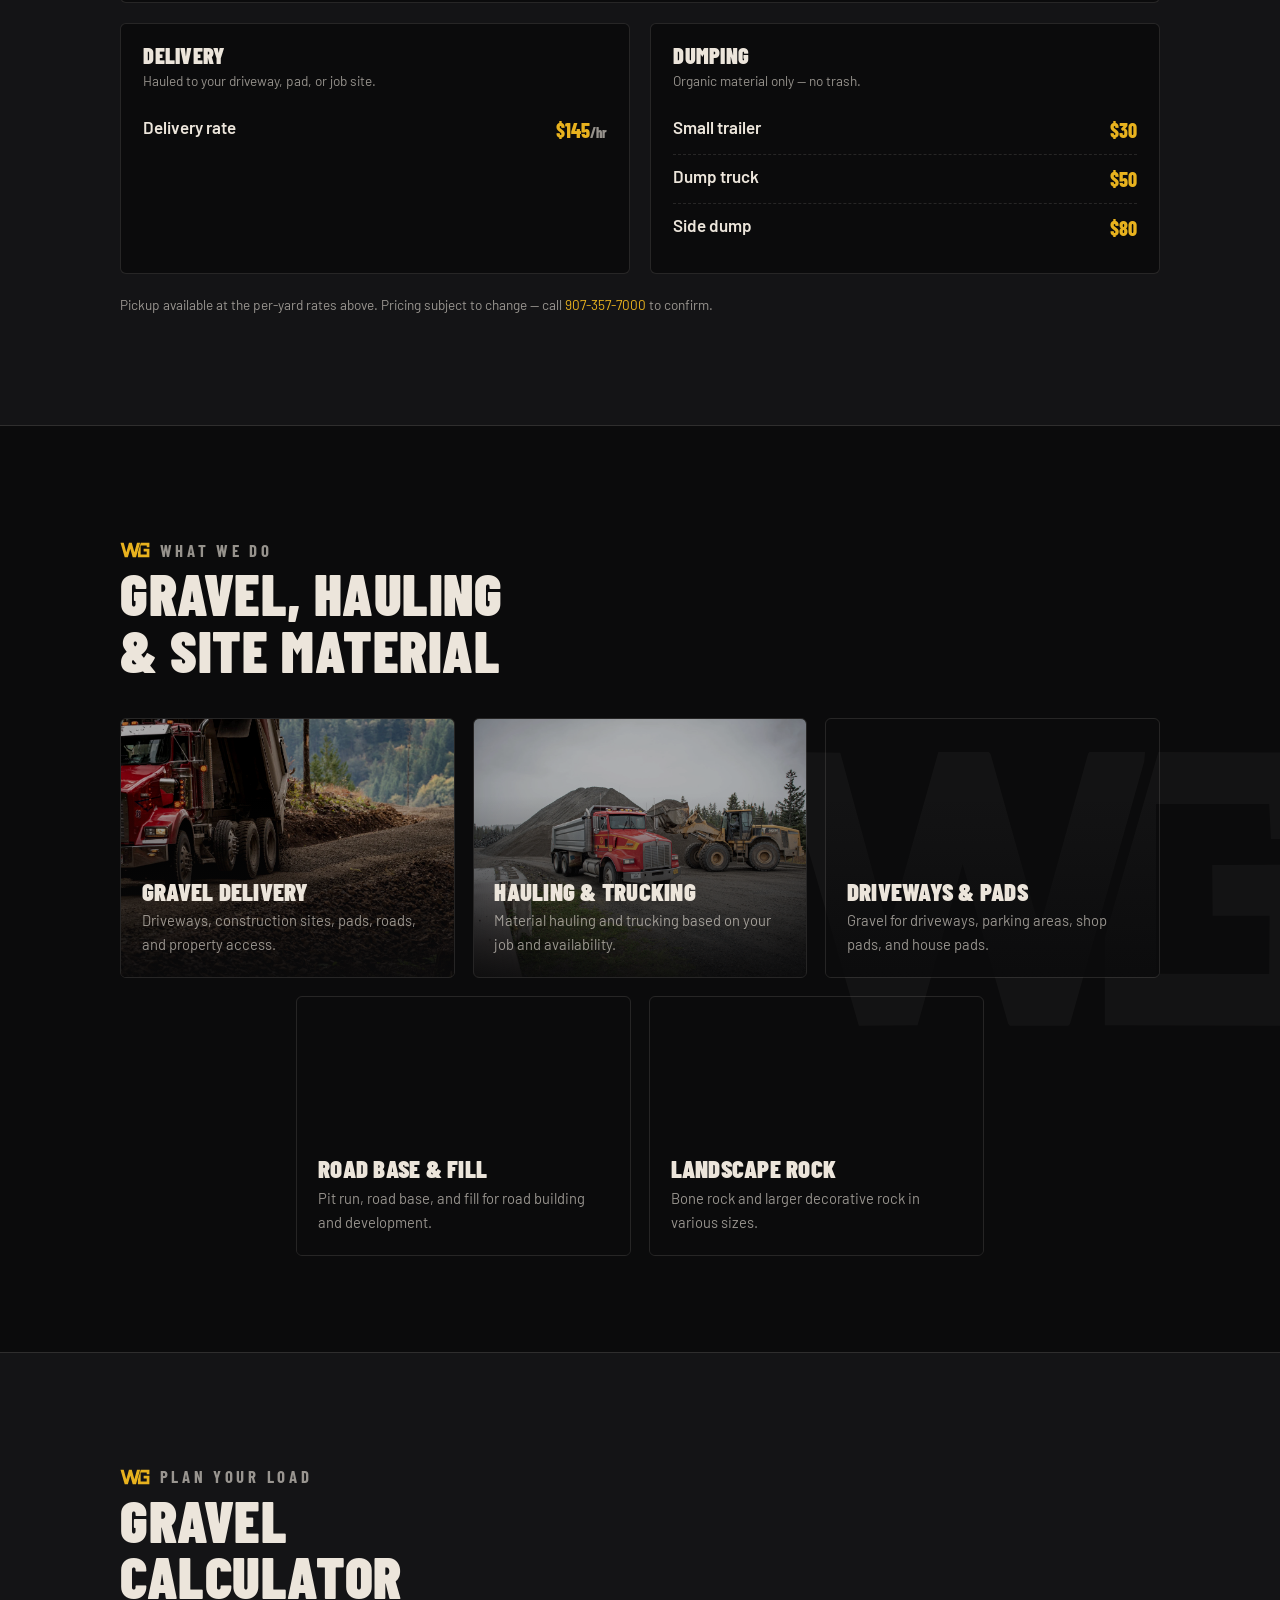
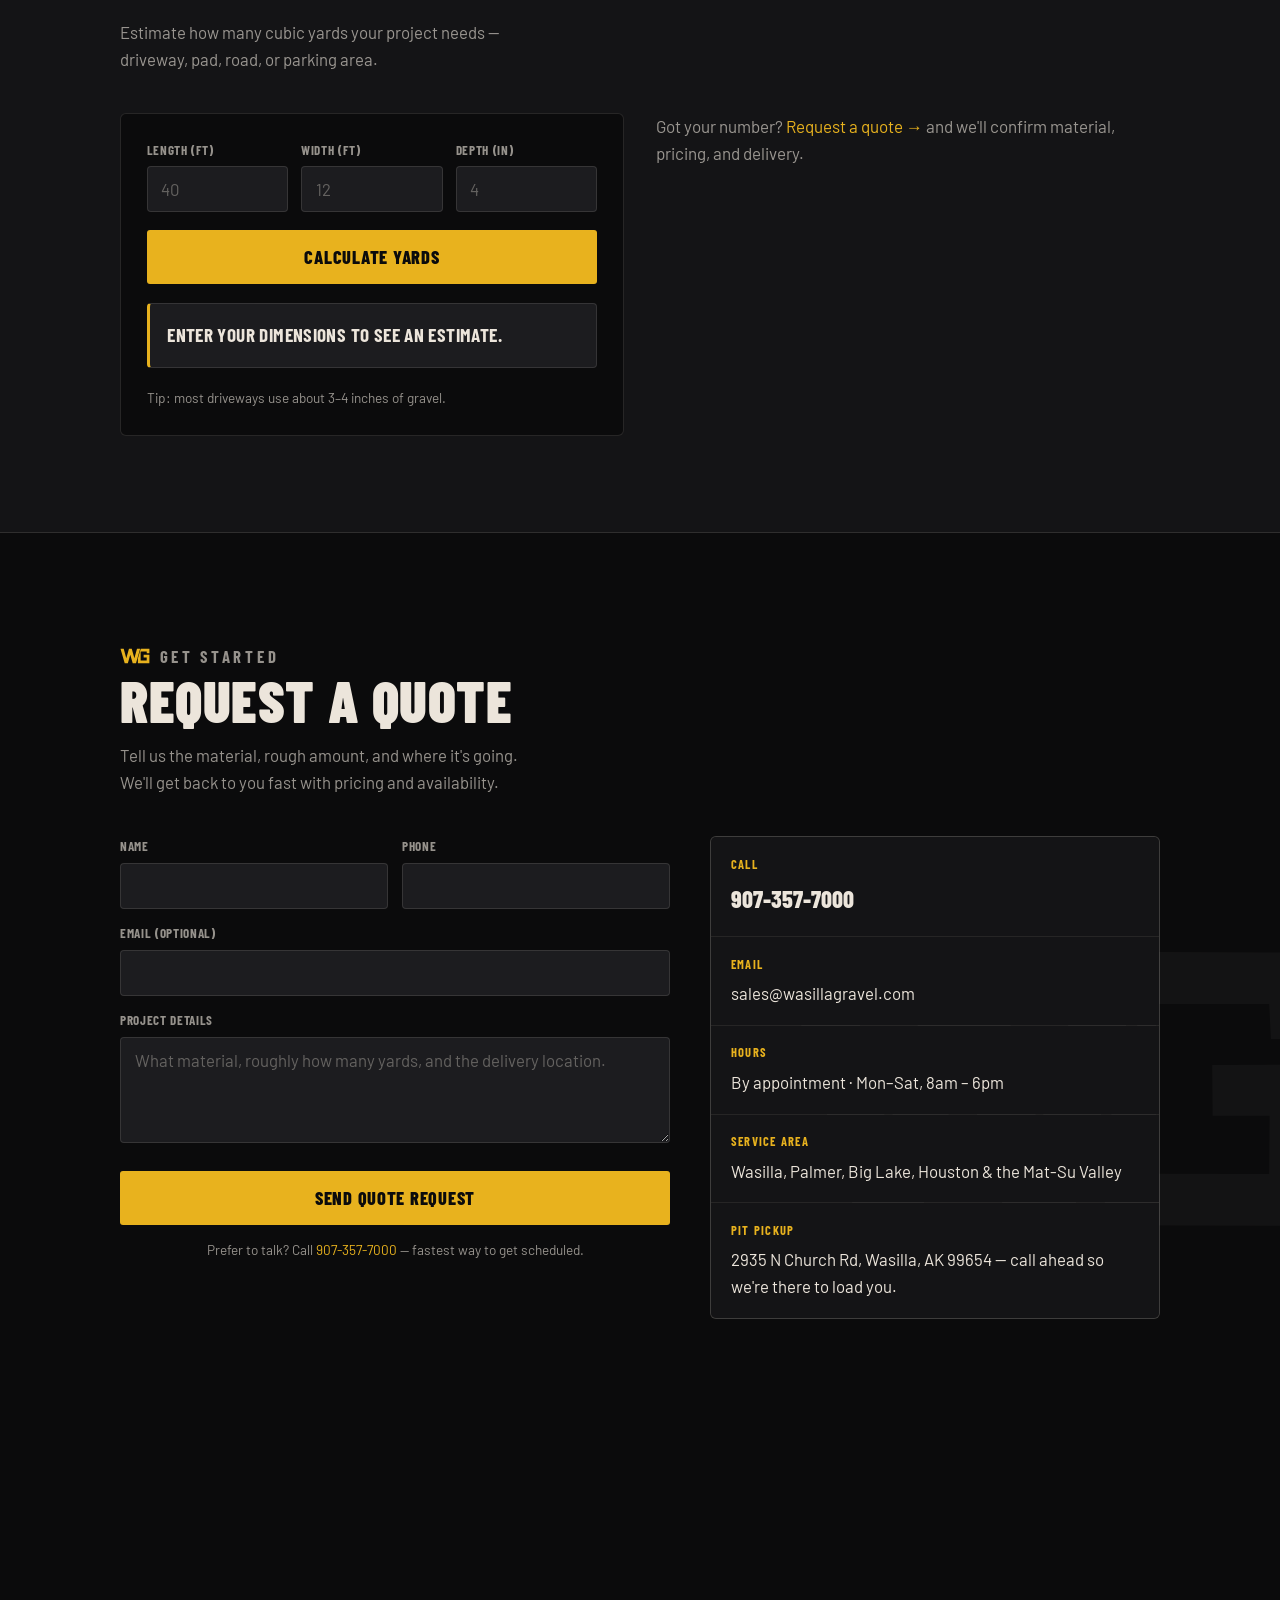
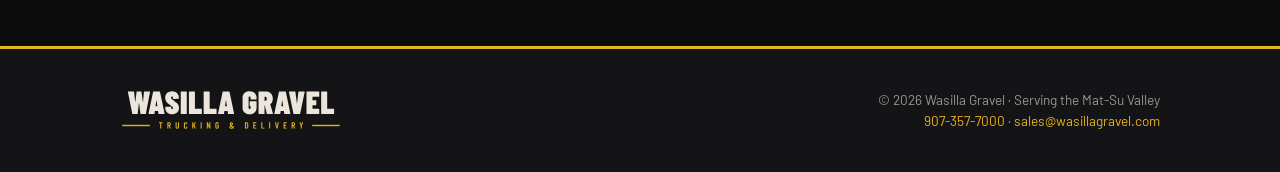
==== commit caa94a3d: "Update contact email to sales@wasillagravel.com Co-Authored-By: Claude Opus 4.8 <noreply@anthropic.c" ====
--- a/index.html
+++ b/index.html
@@ -47,7 +47,7 @@
         "name": "Wasilla Gravel",
         "image": "https://wasillagravel.com/images/Dump%20truck%20dumping.jpg",
         "telephone": "+1-907-357-7000",
-        "email": "wasillagravelak@gmail.com",
+        "email": "sales@wasillagravel.com",
         "url": "https://wasillagravel.com/",
         "areaServed": ["Wasilla", "Palmer", "Big Lake", "Houston", "Mat-Su Valley"],
         "address": {
@@ -1143,7 +1143,7 @@
               </div>
               <div class="cc">
                 <h4>Email</h4>
-                <p><a href="mailto:wasillagravelak@gmail.com">wasillagravelak@gmail.com</a></p>
+                <p><a href="mailto:sales@wasillagravel.com">sales@wasillagravel.com</a></p>
               </div>
               <div class="cc">
                 <h4>Hours</h4>
@@ -1185,7 +1185,7 @@
         <div class="foot-meta">
           © <span id="yr"></span> Wasilla Gravel · Serving the Mat-Su Valley<br />
           <a href="tel:9073577000">907-357-7000</a> ·
-          <a href="mailto:wasillagravelak@gmail.com">wasillagravelak@gmail.com</a>
+          <a href="mailto:sales@wasillagravel.com">sales@wasillagravel.com</a>
         </div>
       </div>
     </footer>
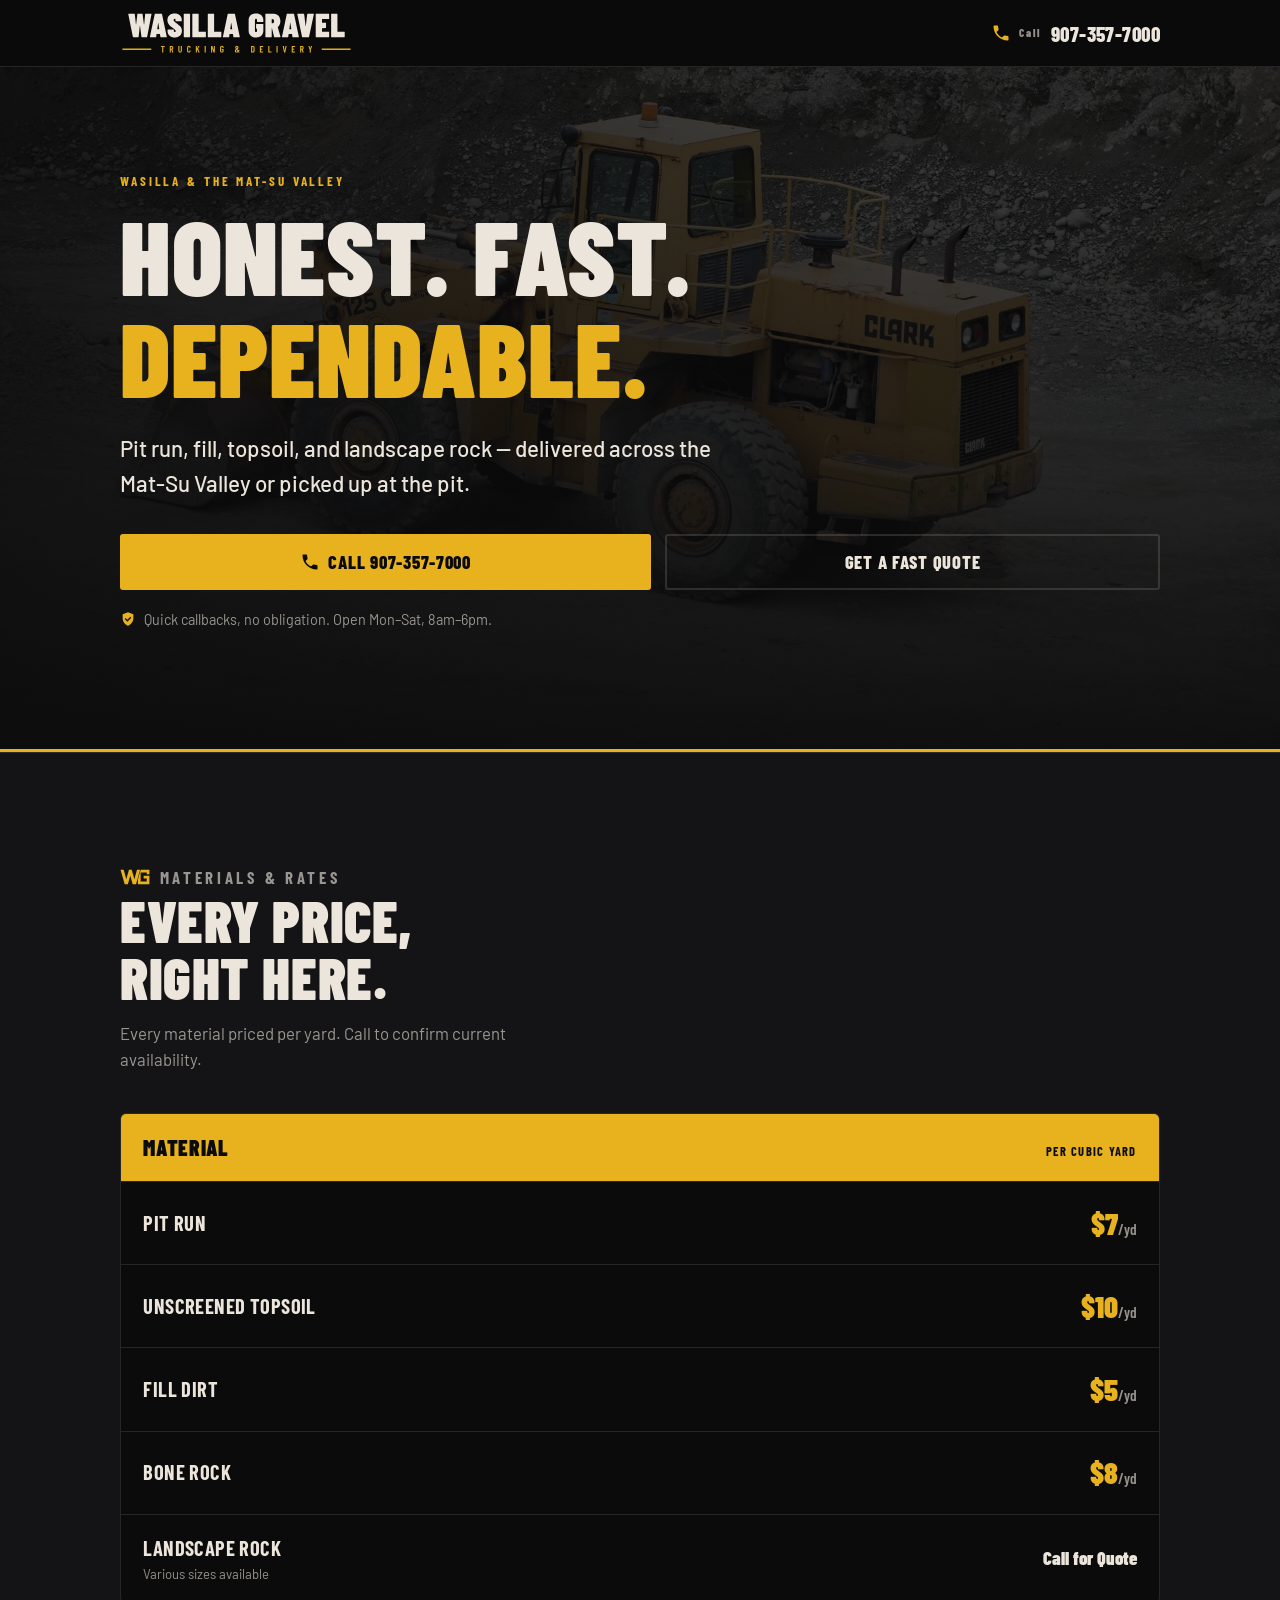
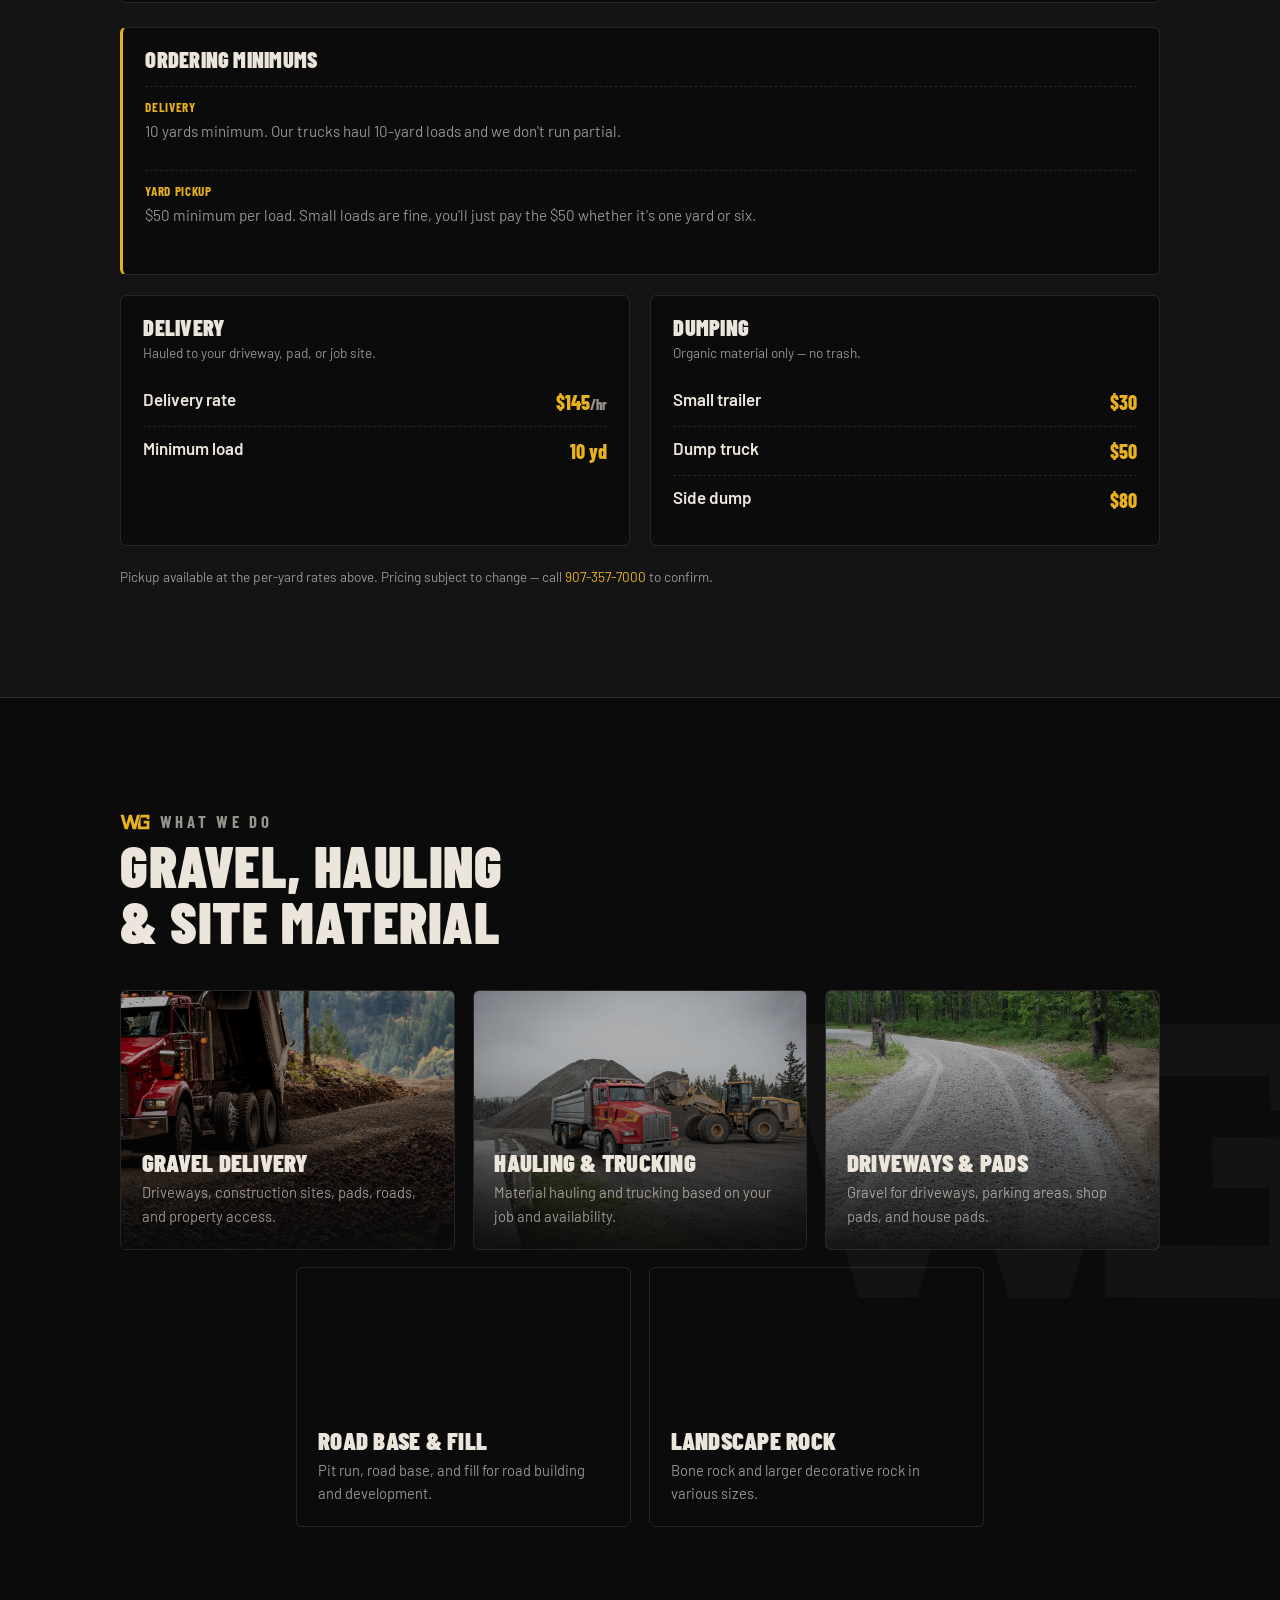
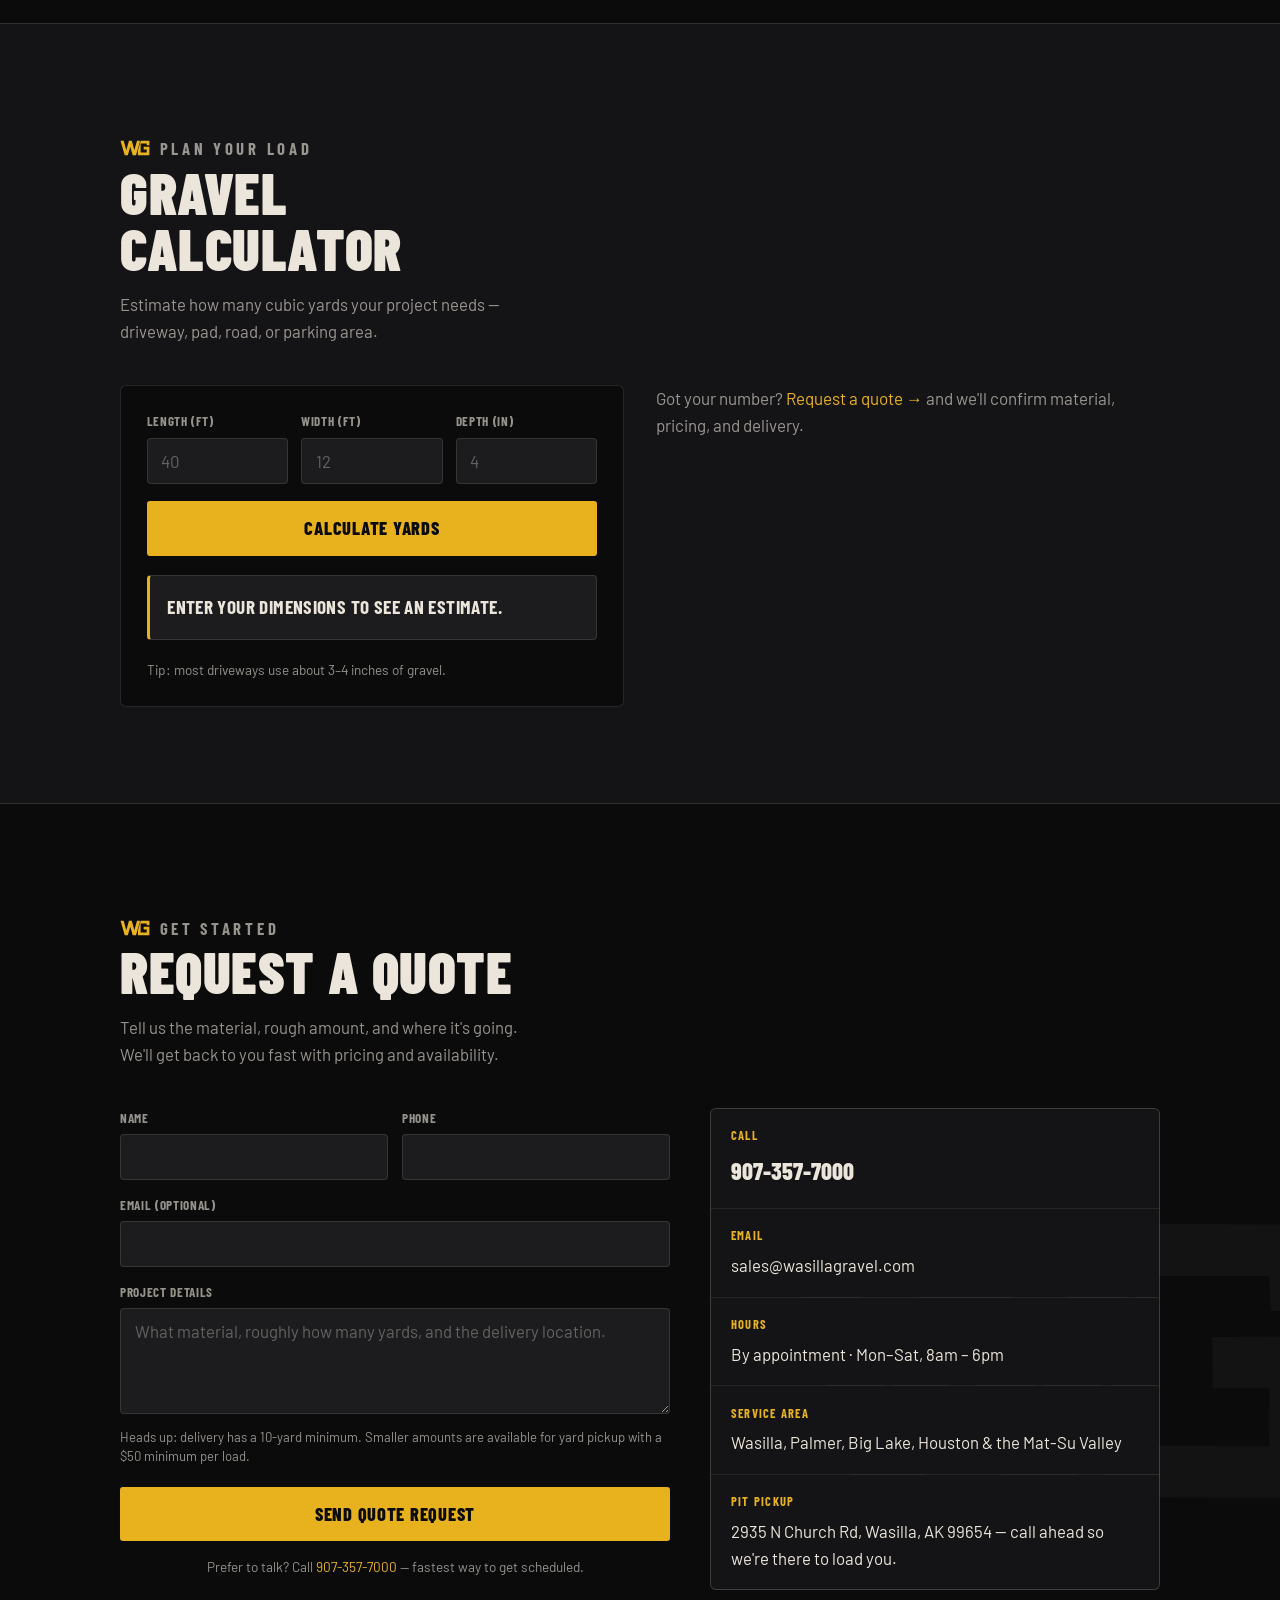
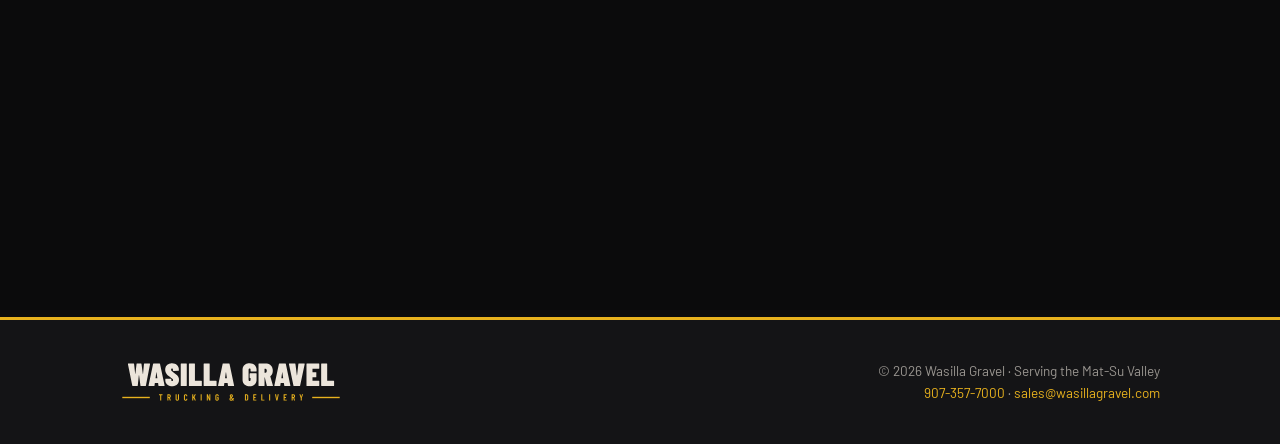
==== commit 9d0c4571: "Add ordering minimums (10-yd delivery / $50 pickup) across pricing, quote form, and calculator Co-Au" ====
--- a/index.html
+++ b/index.html
@@ -517,6 +517,54 @@
         color: var(--cream-dim);
       }
 
+      /* ---------- Ordering minimums ---------- */
+      .min-block {
+        margin-top: 1.5rem;
+        border: 1px solid var(--line);
+        border-left: 3px solid var(--amber);
+        border-radius: 6px;
+        background: var(--black);
+        padding: 1.3rem 1.4rem;
+      }
+      .min-block h3 {
+        font-size: 1.4rem;
+        margin-bottom: 0.4rem;
+      }
+      .min-block .min-row {
+        padding: 0.7rem 0;
+        border-top: 1px dashed var(--line);
+        font-size: 0.95rem;
+        color: var(--cream-dim);
+        line-height: 1.5;
+      }
+      .min-block .min-row b {
+        display: block;
+        font-family: var(--ff-display);
+        font-weight: 700;
+        text-transform: uppercase;
+        letter-spacing: 0.05em;
+        font-size: 0.82rem;
+        color: var(--amber);
+        margin-bottom: 0.15rem;
+      }
+      .field-hint {
+        margin: 0.4rem 0 0;
+        font-size: 0.82rem;
+        color: var(--cream-dim);
+        line-height: 1.45;
+      }
+      .calc-result .calc-min-note {
+        display: block;
+        margin-top: 0.55rem;
+        font-family: var(--ff-body);
+        font-weight: 400;
+        text-transform: none;
+        letter-spacing: 0;
+        font-size: 0.9rem;
+        color: var(--cream-dim);
+        line-height: 1.45;
+      }
+
       /* ---------- SERVICES (photo-driven, no filler) ---------- */
       .svc-grid {
         display: grid;
@@ -953,6 +1001,18 @@
           </div>
         </div>
 
+        <div class="min-block">
+          <h3>Ordering minimums</h3>
+          <p class="min-row">
+            <b>Delivery</b>10 yards minimum. Our trucks haul 10-yard loads and we
+            don't run partial.
+          </p>
+          <p class="min-row">
+            <b>Yard pickup</b>$50 minimum per load. Small loads are fine, you'll
+            just pay the $50 whether it's one yard or six.
+          </p>
+        </div>
+
         <div class="rate-secondary">
           <div class="rate-card">
             <h3>Delivery</h3>
@@ -960,6 +1020,10 @@
             <div class="mini">
               <span class="k">Delivery rate</span>
               <span class="v">$145<small style="font-size:0.7em;color:var(--cream-dim)">/hr</small></span>
+            </div>
+            <div class="mini">
+              <span class="k">Minimum load</span>
+              <span class="v">10 yd</span>
             </div>
           </div>
           <div class="rate-card">
@@ -1128,6 +1192,10 @@
                   placeholder="What material, roughly how many yards, and the delivery location."
                   required
                 ></textarea>
+                <p class="field-hint">
+                  Heads up: delivery has a 10-yard minimum. Smaller amounts are
+                  available for yard pickup with a $50 minimum per load.
+                </p>
               </div>
 
               <button type="submit" class="btn btn-call">Send Quote Request</button>
@@ -1234,6 +1302,15 @@
           result.textContent =
             "Estimated: " + cubicYards.toFixed(1) + " cubic yards";
           result.classList.remove("is-error");
+
+          if (cubicYards < 10) {
+            var note = document.createElement("span");
+            note.className = "calc-min-note";
+            note.textContent =
+              "That's under our 10-yard delivery minimum. Loads this size are " +
+              "available for yard pickup with a $50 minimum per load.";
+            result.appendChild(note);
+          }
         });
       })();
     </script>
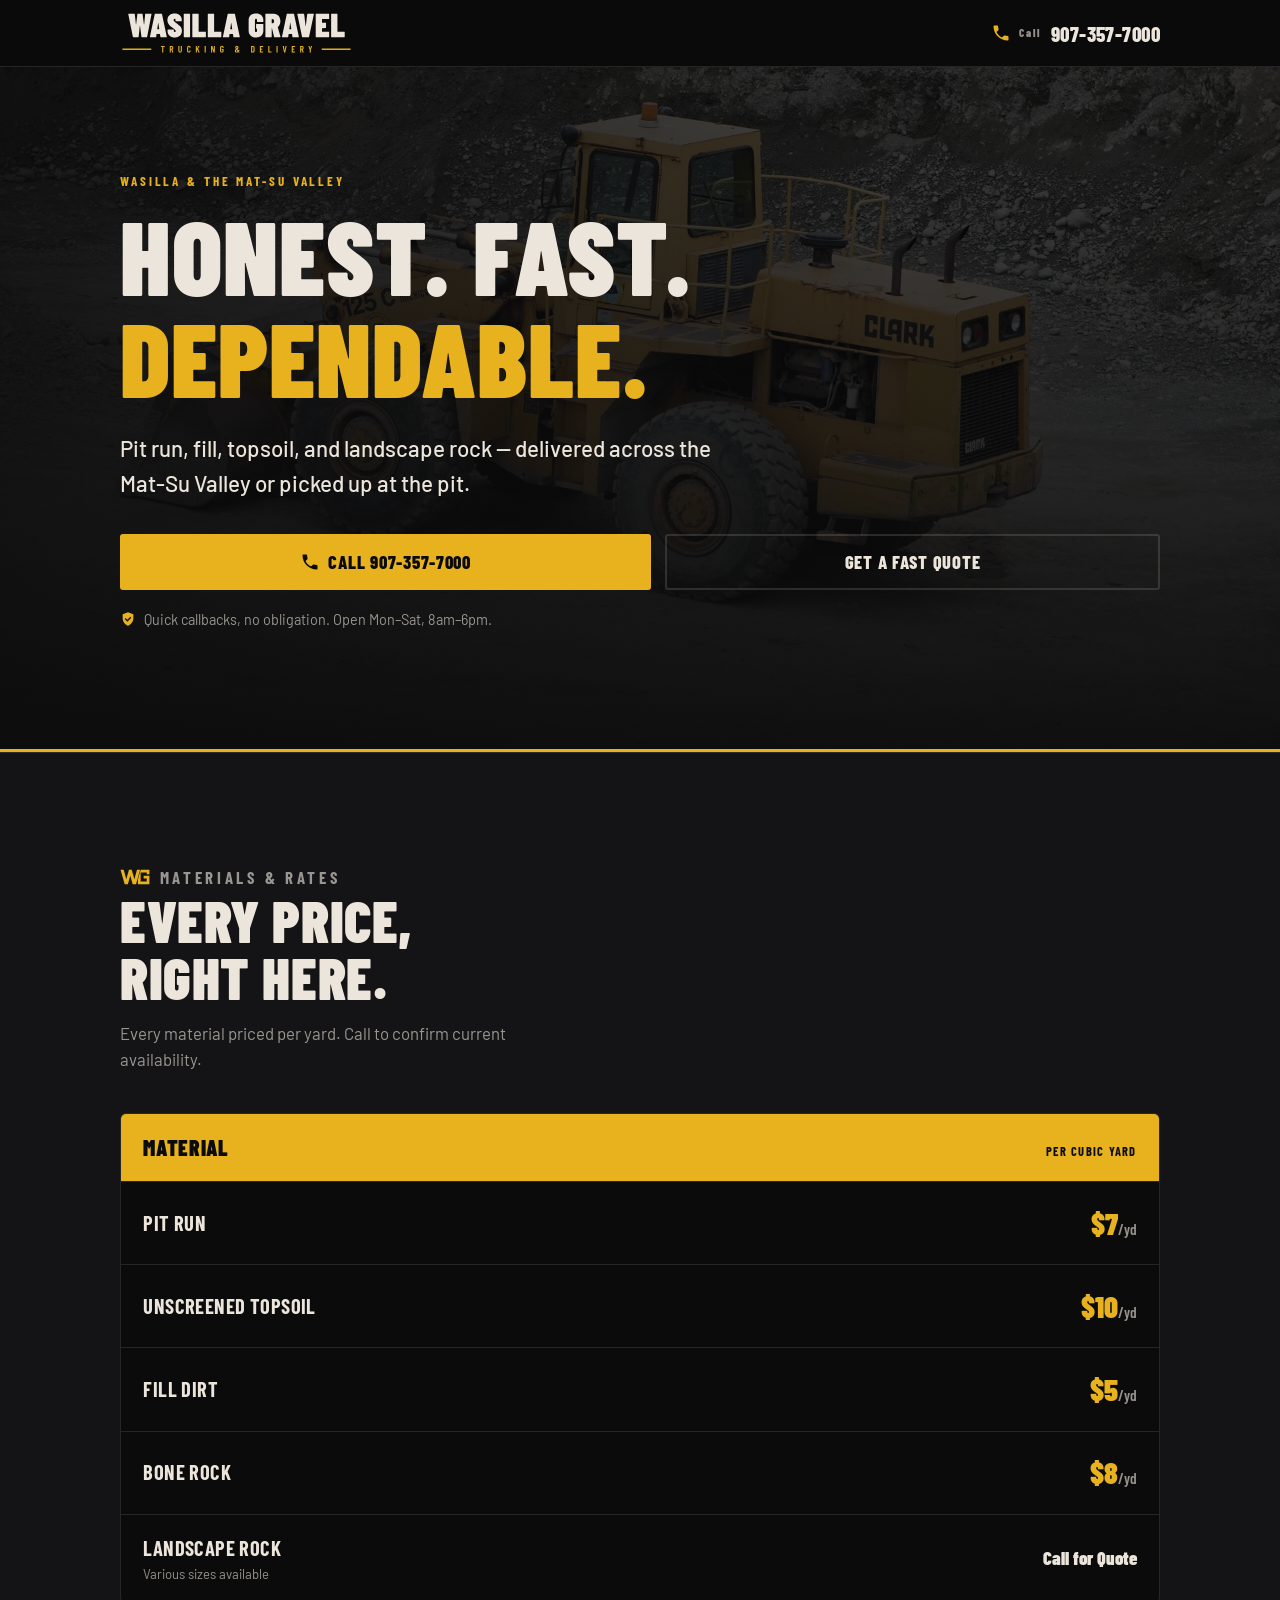
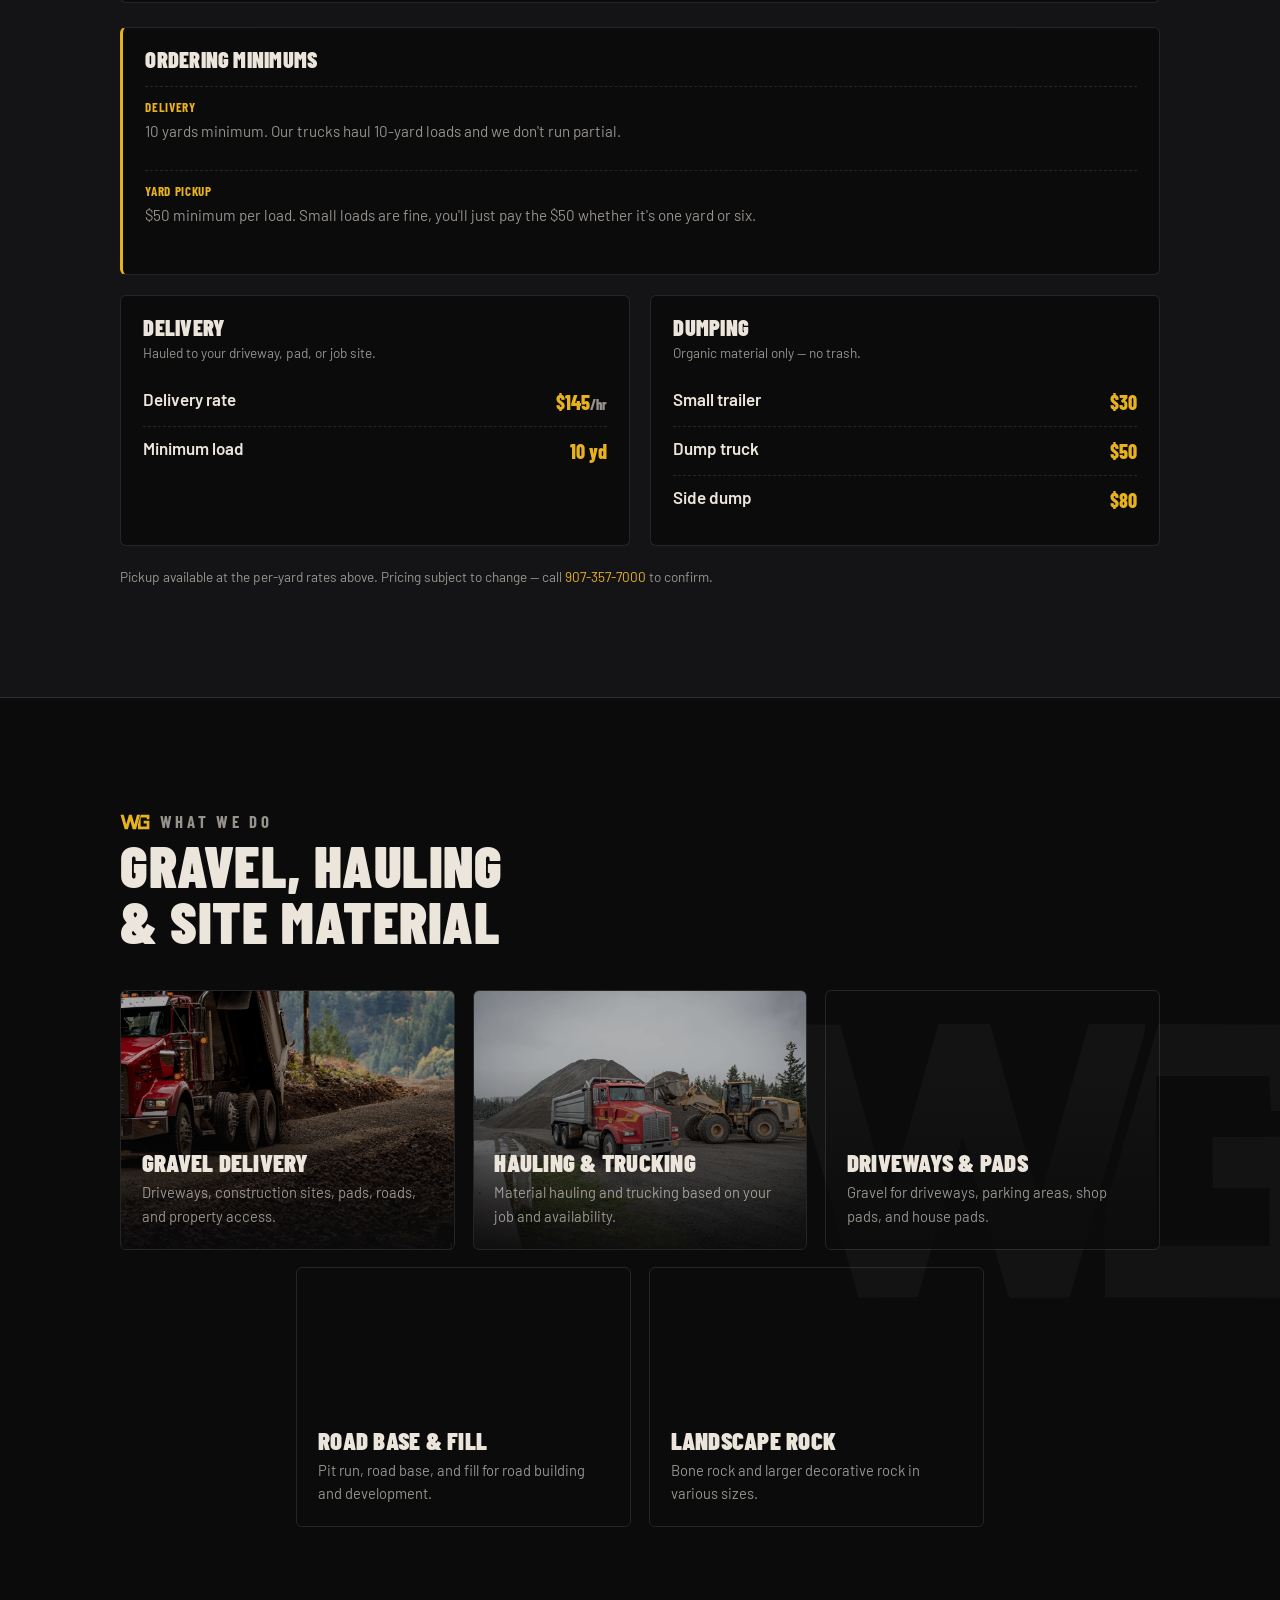
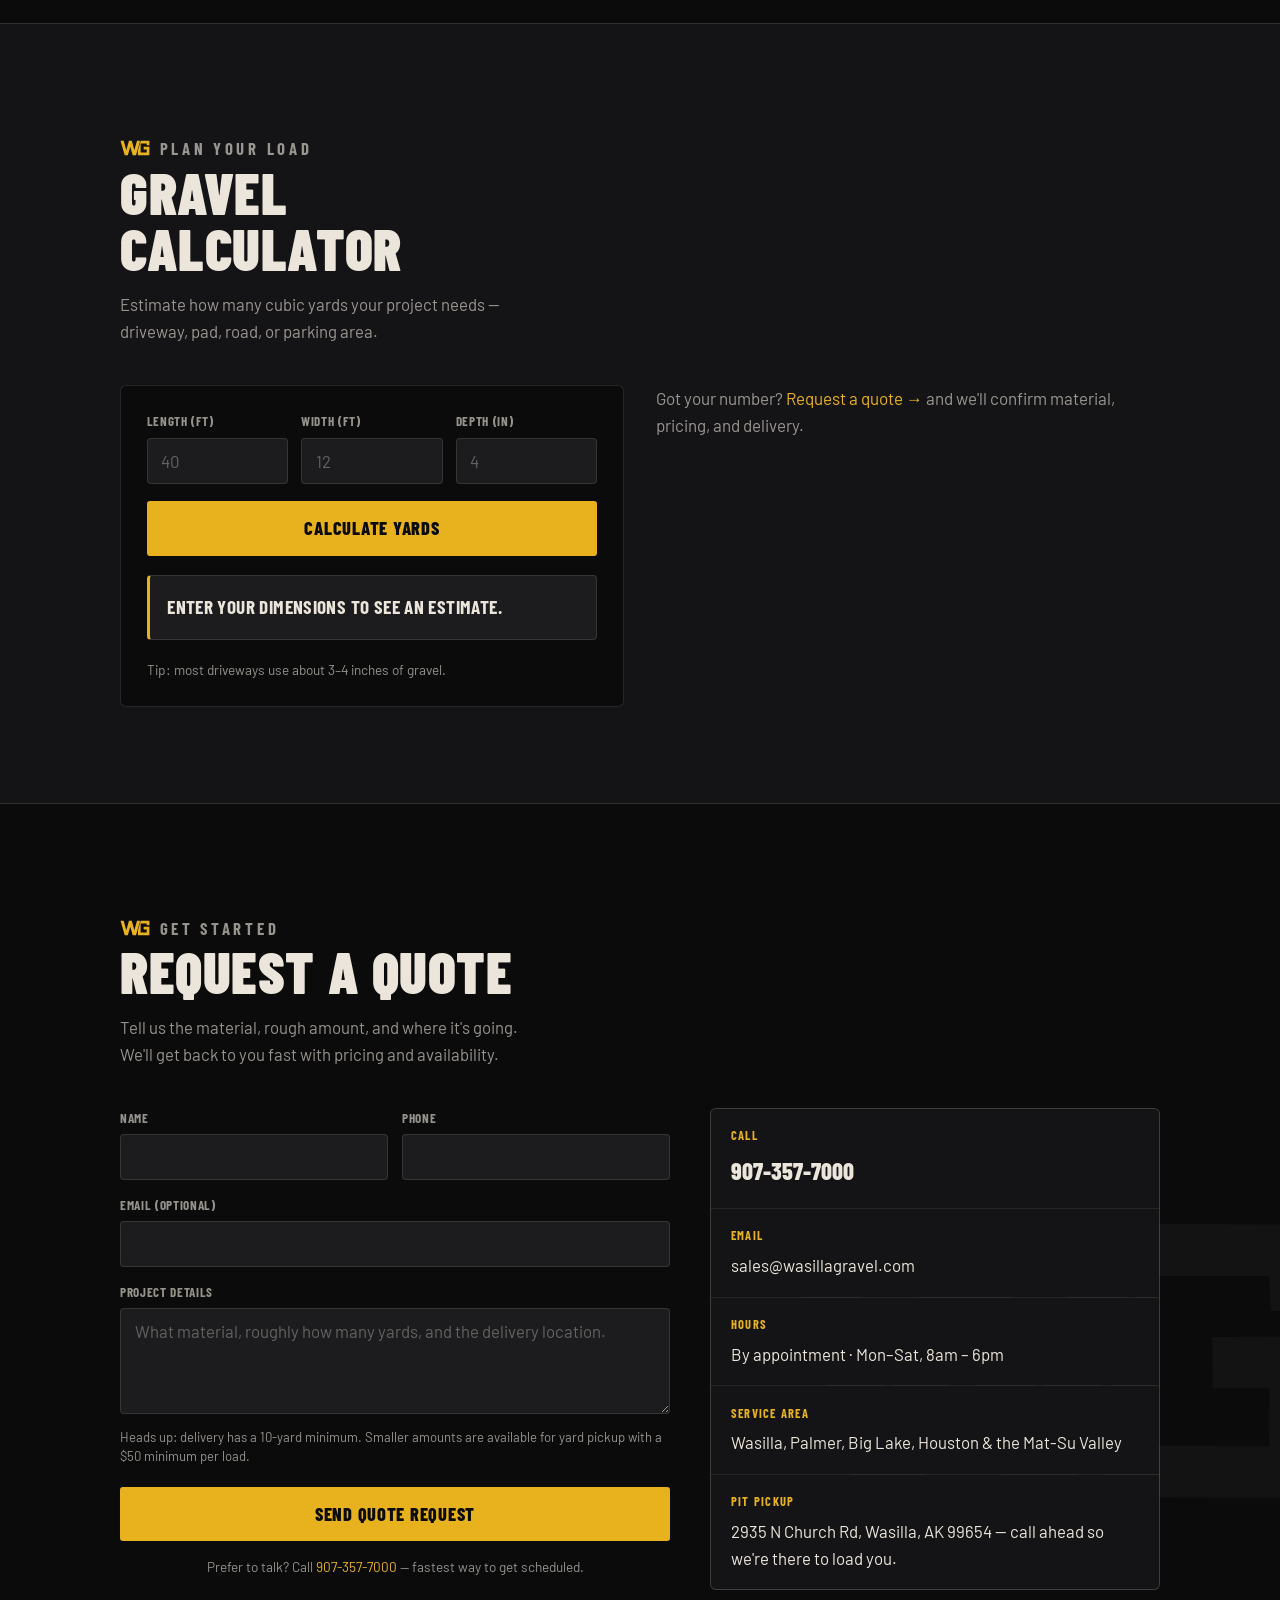
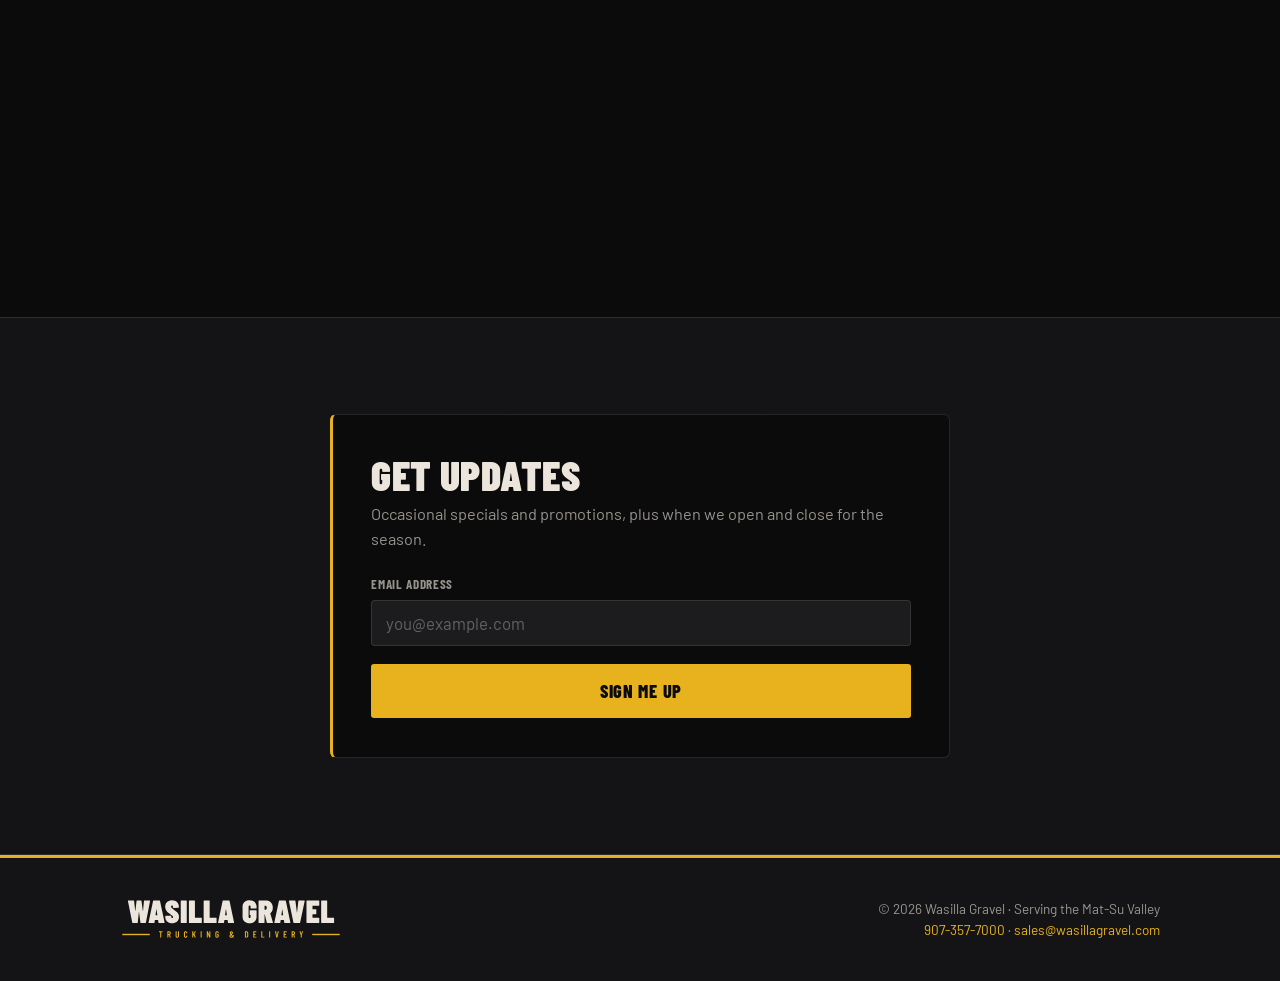
==== commit 6117ab9d: "Add Brevo email signup, restyled to match site Co-Authored-By: Claude Opus 4.8 <noreply@anthropic.co" ====
--- a/index.html
+++ b/index.html
@@ -802,6 +802,165 @@
         border: 0;
         display: block;
         filter: grayscale(0.3) invert(0.9) contrast(0.85);
+      }
+
+      /* ---------- NEWSLETTER (Brevo, restyled to match site) ---------- */
+      #newsletter {
+        background: var(--panel);
+        border-top: 1px solid var(--line);
+        border-bottom: 1px solid var(--line);
+      }
+      #newsletter > .wrap {
+        display: flex;
+        justify-content: center;
+      }
+      .nl-card {
+        width: 100%;
+        max-width: 620px;
+        background: var(--black);
+        border: 1px solid var(--line);
+        border-left: 3px solid var(--amber);
+        border-radius: 6px;
+        padding: clamp(1.5rem, 4vw, 2.4rem);
+      }
+      /* strip Brevo's default chrome inside our card */
+      #newsletter .sib-form,
+      #newsletter .sib-form-container,
+      #newsletter #sib-container {
+        background: transparent;
+        border: 0;
+        max-width: none;
+        padding: 0;
+        margin: 0;
+        text-align: left;
+        direction: ltr;
+      }
+      #newsletter #sib-form {
+        margin: 0;
+      }
+      #newsletter .sib-form-block {
+        padding: 0;
+      }
+      .nl-title p {
+        font-family: var(--ff-display);
+        font-weight: 900;
+        text-transform: uppercase;
+        line-height: 0.98;
+        letter-spacing: 0.01em;
+        font-size: clamp(1.8rem, 5vw, 2.6rem);
+        color: var(--cream);
+        margin: 0 0 0.5rem;
+      }
+      .nl-sub p {
+        font-family: var(--ff-body);
+        color: var(--cream-dim);
+        font-size: 1.02rem;
+        line-height: 1.5;
+        margin: 0 0 1.4rem;
+      }
+      #newsletter .entry__label {
+        display: block;
+        font-family: var(--ff-display);
+        font-weight: 700;
+        text-transform: uppercase;
+        letter-spacing: 0.05em;
+        font-size: 0.82rem;
+        color: var(--cream-dim);
+        margin-bottom: 0.35rem;
+      }
+      #newsletter .input {
+        width: 100%;
+        background: var(--panel-2);
+        border: 1px solid var(--line);
+        border-radius: 4px;
+        color: var(--cream);
+        font-family: var(--ff-body);
+        font-size: 1.05rem;
+        padding: 0.75rem 0.85rem;
+        transition: border-color 0.15s ease;
+      }
+      #newsletter .input::placeholder {
+        color: rgba(236, 229, 219, 0.35);
+      }
+      #newsletter .input:focus {
+        outline: none;
+        border-color: var(--amber);
+      }
+      .nl-btn-row {
+        margin-top: 1.1rem;
+      }
+      #newsletter .sib-form-block__button {
+        display: inline-flex;
+        align-items: center;
+        justify-content: center;
+        gap: 0.55rem;
+        width: 100%;
+        font-family: var(--ff-display);
+        font-weight: 800;
+        text-transform: uppercase;
+        letter-spacing: 0.04em;
+        font-size: 1.15rem;
+        line-height: 1;
+        padding: 1rem 1.6rem;
+        min-height: 52px;
+        border: 2px solid transparent;
+        border-radius: 3px;
+        background: var(--amber);
+        color: var(--black);
+        cursor: pointer;
+        transition: transform 0.12s ease, background 0.15s ease;
+      }
+      #newsletter .sib-form-block__button:hover {
+        background: #f4c53f;
+      }
+      #newsletter .sib-form-block__button:active {
+        transform: translateY(1px);
+      }
+      #newsletter .sib-form-block__button svg {
+        width: 1em;
+        height: 1em;
+        fill: currentColor;
+      }
+      /* Brevo behavioral bits (main.js toggles these) */
+      #newsletter .sib-form-message-panel {
+        display: none;
+        margin-bottom: 1rem;
+        padding: 0.8rem 1rem;
+        border-radius: 4px;
+        font-family: var(--ff-body);
+        font-size: 0.92rem;
+        background: var(--panel-2);
+        border: 1px solid var(--line);
+      }
+      #newsletter #success-message .sib-form-message-panel__inner-text {
+        color: #4ad991;
+      }
+      #newsletter #error-message .sib-form-message-panel__inner-text {
+        color: #f0a99b;
+      }
+      #newsletter .sib-icon {
+        width: 20px;
+        height: 20px;
+        vertical-align: middle;
+        margin-right: 0.4rem;
+        fill: currentColor;
+      }
+      #newsletter .entry__error {
+        display: block;
+        font-family: var(--ff-body);
+        font-size: 0.85rem;
+        color: #f0a99b;
+        margin-top: 0.45rem;
+      }
+      #newsletter .entry__error:empty {
+        display: none;
+        margin: 0;
+      }
+      #newsletter .input--hidden {
+        display: none;
+      }
+      #newsletter .sib-hide-loader-icon {
+        display: none;
       }
 
       /* ---------- FOOTER ---------- */
@@ -1246,6 +1405,73 @@
       </div>
     </section>
 
+    <!-- ============ NEWSLETTER (Brevo) ============ -->
+    <section class="block" id="newsletter">
+      <div class="wrap">
+        <div class="nl-card">
+          <!-- Begin Brevo Form -->
+          <div class="sib-form">
+            <div id="sib-form-container" class="sib-form-container">
+              <div id="error-message" class="sib-form-message-panel">
+                <div class="sib-form-message-panel__text sib-form-message-panel__text--center">
+                  <svg viewBox="0 0 512 512" class="sib-icon sib-notification__icon" aria-hidden="true">
+                    <path d="M256 40c118.621 0 216 96.075 216 216 0 119.291-96.61 216-216 216-119.244 0-216-96.562-216-216 0-119.203 96.602-216 216-216m0-32C119.043 8 8 119.083 8 256c0 136.997 111.043 248 248 248s248-111.003 248-248C504 119.083 392.957 8 256 8zm-11.49 120h22.979c6.823 0 12.274 5.682 11.99 12.5l-7 168c-.268 6.428-5.556 11.5-11.99 11.5h-8.979c-6.433 0-11.722-5.073-11.99-11.5l-7-168c-.283-6.818 5.167-12.5 11.99-12.5zM256 340c-15.464 0-28 12.536-28 28s12.536 28 28 28 28-12.536 28-28-12.536-28-28-28z" />
+                  </svg>
+                  <span class="sib-form-message-panel__inner-text">
+                    Your subscription could not be saved. Please try again.
+                  </span>
+                </div>
+              </div>
+              <div id="success-message" class="sib-form-message-panel">
+                <div class="sib-form-message-panel__text sib-form-message-panel__text--center">
+                  <svg viewBox="0 0 512 512" class="sib-icon sib-notification__icon" aria-hidden="true">
+                    <path d="M256 8C119.033 8 8 119.033 8 256s111.033 248 248 248 248-111.033 248-248S392.967 8 256 8zm0 464c-118.664 0-216-96.055-216-216 0-118.663 96.055-216 216-216 118.664 0 216 96.055 216 216 0 118.663-96.055 216-216 216zm141.63-274.961L217.15 376.071c-4.705 4.667-12.303 4.637-16.97-.068l-85.878-86.572c-4.667-4.705-4.637-12.303.068-16.97l8.52-8.451c4.705-4.667 12.303-4.637 16.97.068l68.976 69.533 163.441-162.13c4.705-4.667 12.303-4.637 16.97.068l8.451 8.52c4.668 4.705 4.637 12.303-.068 16.97z" />
+                  </svg>
+                  <span class="sib-form-message-panel__inner-text">
+                    Your subscription has been successful.
+                  </span>
+                </div>
+              </div>
+              <div id="sib-container" class="sib-container--large sib-container--vertical">
+                <form id="sib-form" method="POST" action="https://a2cf0a44.sibforms.com/serve/[base64]" data-type="subscription">
+                  <div class="sib-form-block nl-title">
+                    <p>Get Updates</p>
+                  </div>
+                  <div class="sib-form-block nl-sub">
+                    <div class="sib-text-form-block">
+                      <p>Occasional specials and promotions, plus when we open and close for the season.</p>
+                    </div>
+                  </div>
+                  <div class="sib-input sib-form-block">
+                    <div class="form__entry entry_block">
+                      <div class="form__label-row">
+                        <label class="entry__label" for="EMAIL" data-required="*">Email address</label>
+                        <div class="entry__field">
+                          <input class="input" type="email" id="EMAIL" name="EMAIL" autocomplete="email" value="" placeholder="you@example.com" data-required="true" required />
+                        </div>
+                      </div>
+                      <label class="entry__error entry__error--primary"></label>
+                    </div>
+                  </div>
+                  <div class="sib-form-block nl-btn-row">
+                    <button class="sib-form-block__button sib-form-block__button-with-loader" form="sib-form" type="submit">
+                      <svg class="icon clickable__icon progress-indicator__icon sib-hide-loader-icon" viewBox="0 0 512 512" aria-hidden="true">
+                        <path d="M460.116 373.846l-20.823-12.022c-5.541-3.199-7.54-10.159-4.663-15.874 30.137-59.886 28.343-131.652-5.386-189.946-33.641-58.394-94.896-95.833-161.827-99.676C261.028 55.961 256 50.751 256 44.352V20.309c0-6.904 5.808-12.337 12.703-11.982 83.556 4.306 160.163 50.864 202.11 123.677 42.063 72.696 44.079 162.316 6.031 236.832-3.14 6.148-10.75 8.461-16.728 5.01z" />
+                      </svg>
+                      Sign me up
+                    </button>
+                  </div>
+                  <input type="text" name="email_address_check" value="" class="input--hidden" tabindex="-1" aria-hidden="true" />
+                  <input type="hidden" name="locale" value="en" />
+                </form>
+              </div>
+            </div>
+          </div>
+          <!-- End Brevo Form -->
+        </div>
+      </div>
+    </section>
+
     <!-- ============ FOOTER ============ -->
     <footer class="site">
       <div class="wrap foot-inner">
@@ -1314,5 +1540,30 @@
         });
       })();
     </script>
+
+    <!-- Brevo form handler -->
+    <script>
+      window.REQUIRED_CODE_ERROR_MESSAGE = "Please choose a country code";
+      window.LOCALE = "en";
+      window.EMAIL_INVALID_MESSAGE = window.SMS_INVALID_MESSAGE =
+        "The information provided is invalid. Please review the field format and try again.";
+      window.REQUIRED_ERROR_MESSAGE = "This field cannot be left blank. ";
+      window.GENERIC_INVALID_MESSAGE =
+        "The information provided is invalid. Please review the field format and try again.";
+      window.INVALID_NUMBER =
+        "The information provided is invalid. Please review the field format and try again.";
+      window.INVALID_DATE = "Please enter a valid date";
+      window.REQUIRED_MULTISELECT_MESSAGE = "Please select at least 1 option";
+      window.translation = {
+        common: {
+          selectedList: "{quantity} list selected",
+          selectedLists: "{quantity} lists selected",
+          selectedOption: "{quantity} selected",
+          selectedOptions: "{quantity} selected",
+        },
+      };
+      var AUTOHIDE = Boolean(0);
+    </script>
+    <script defer src="https://sibforms.com/forms/end-form/build/main.js"></script>
   </body>
 </html>
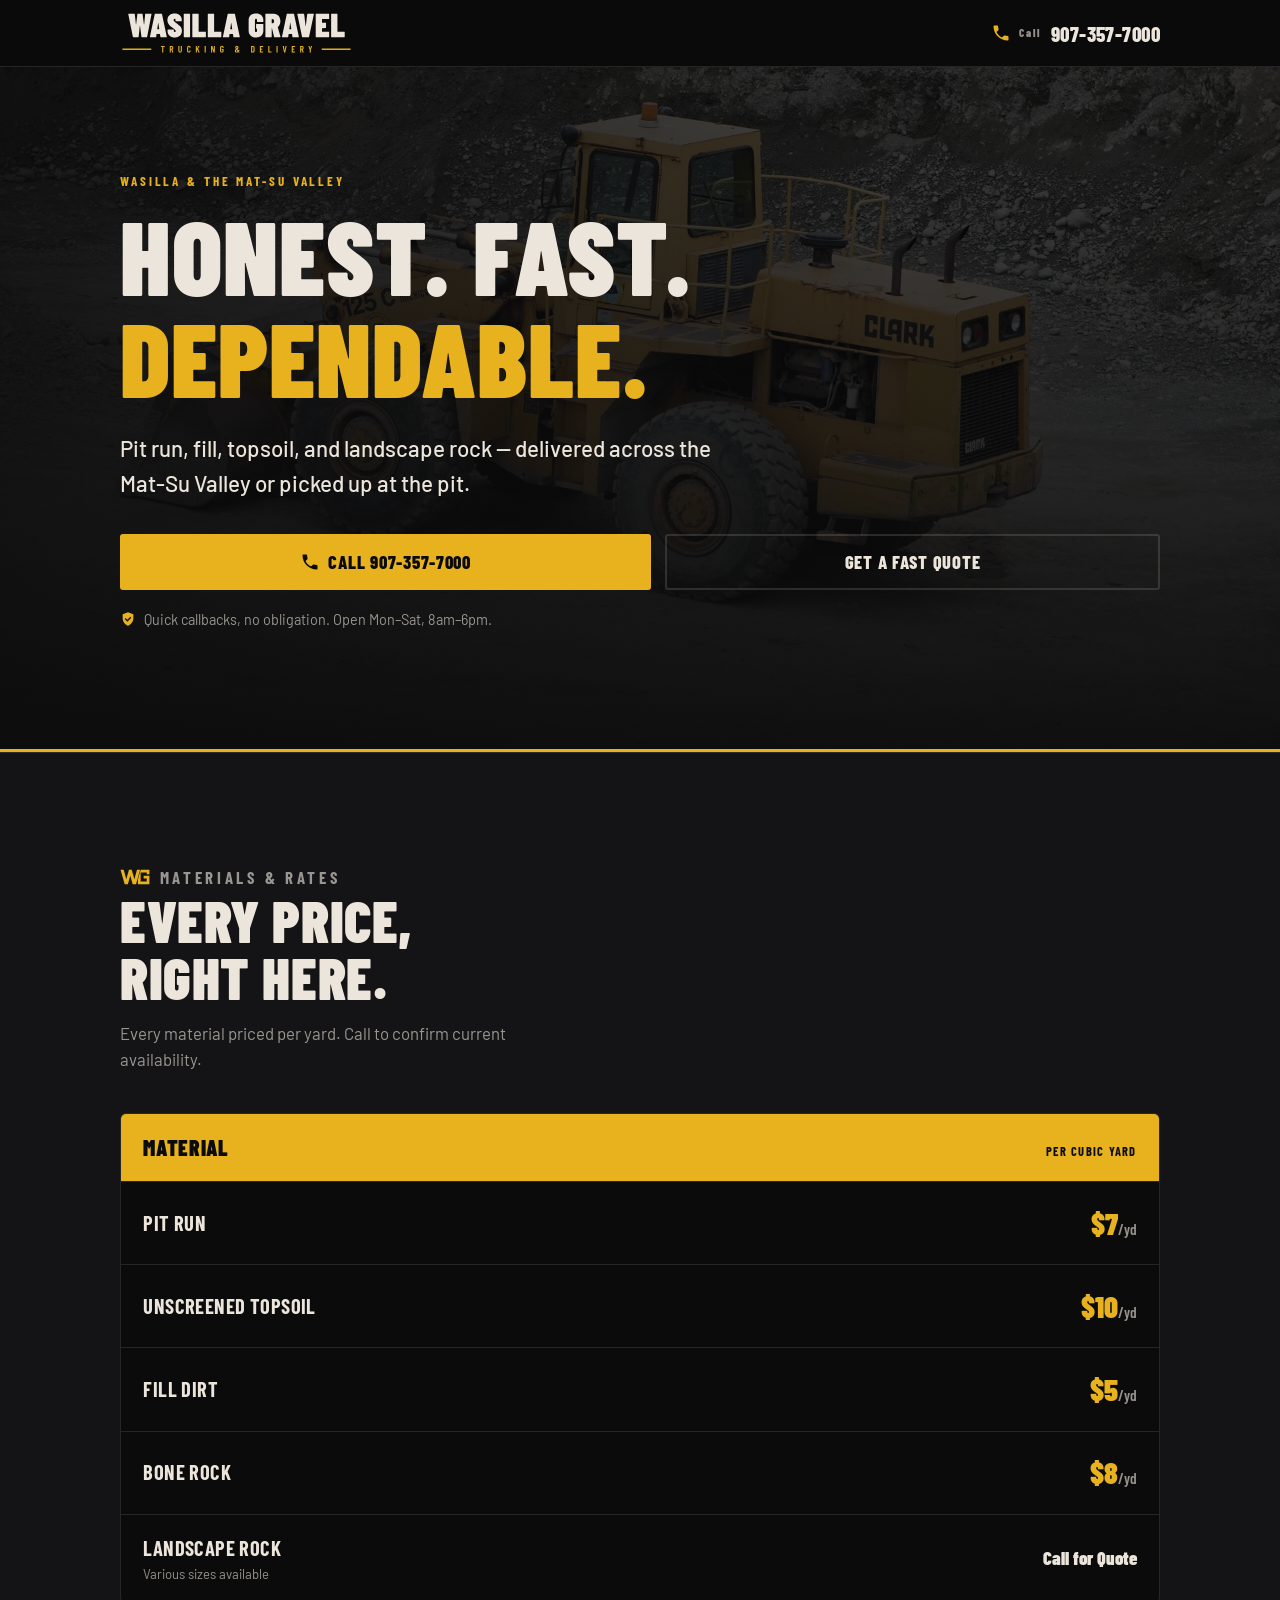
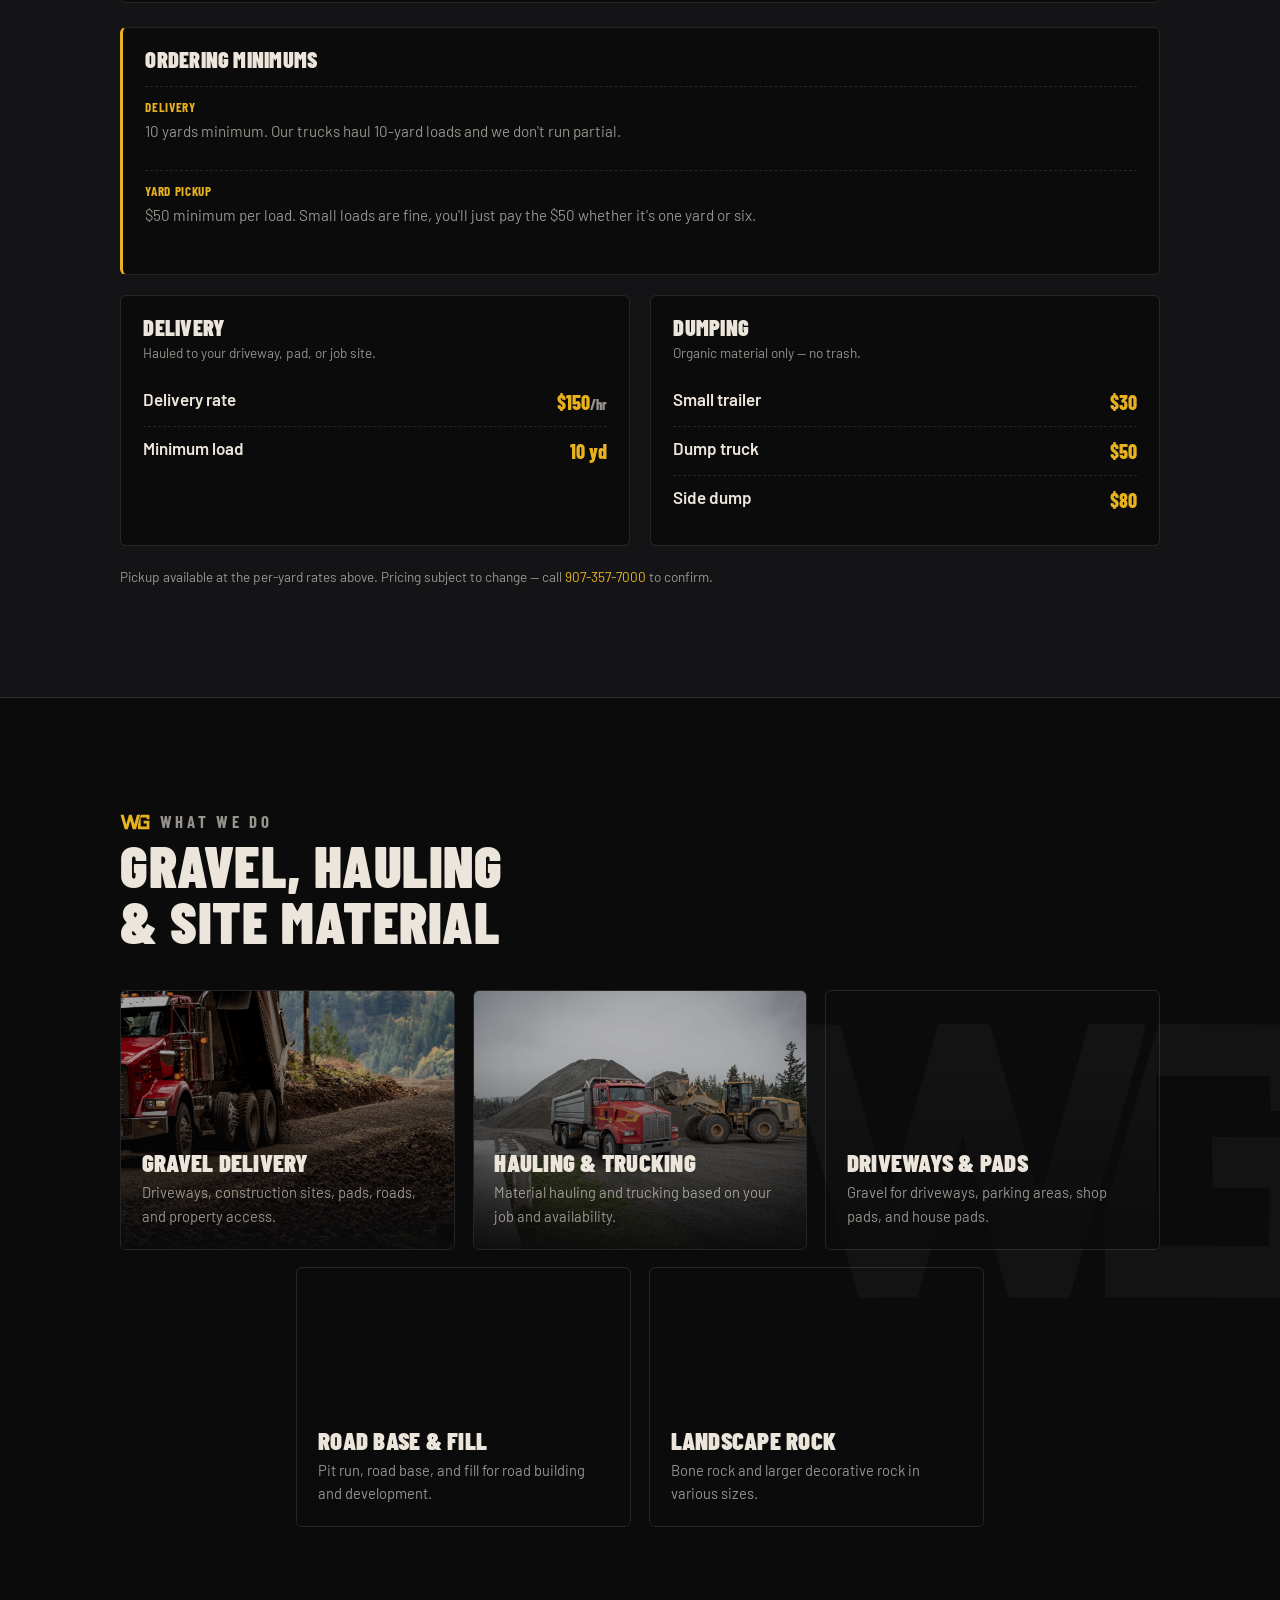
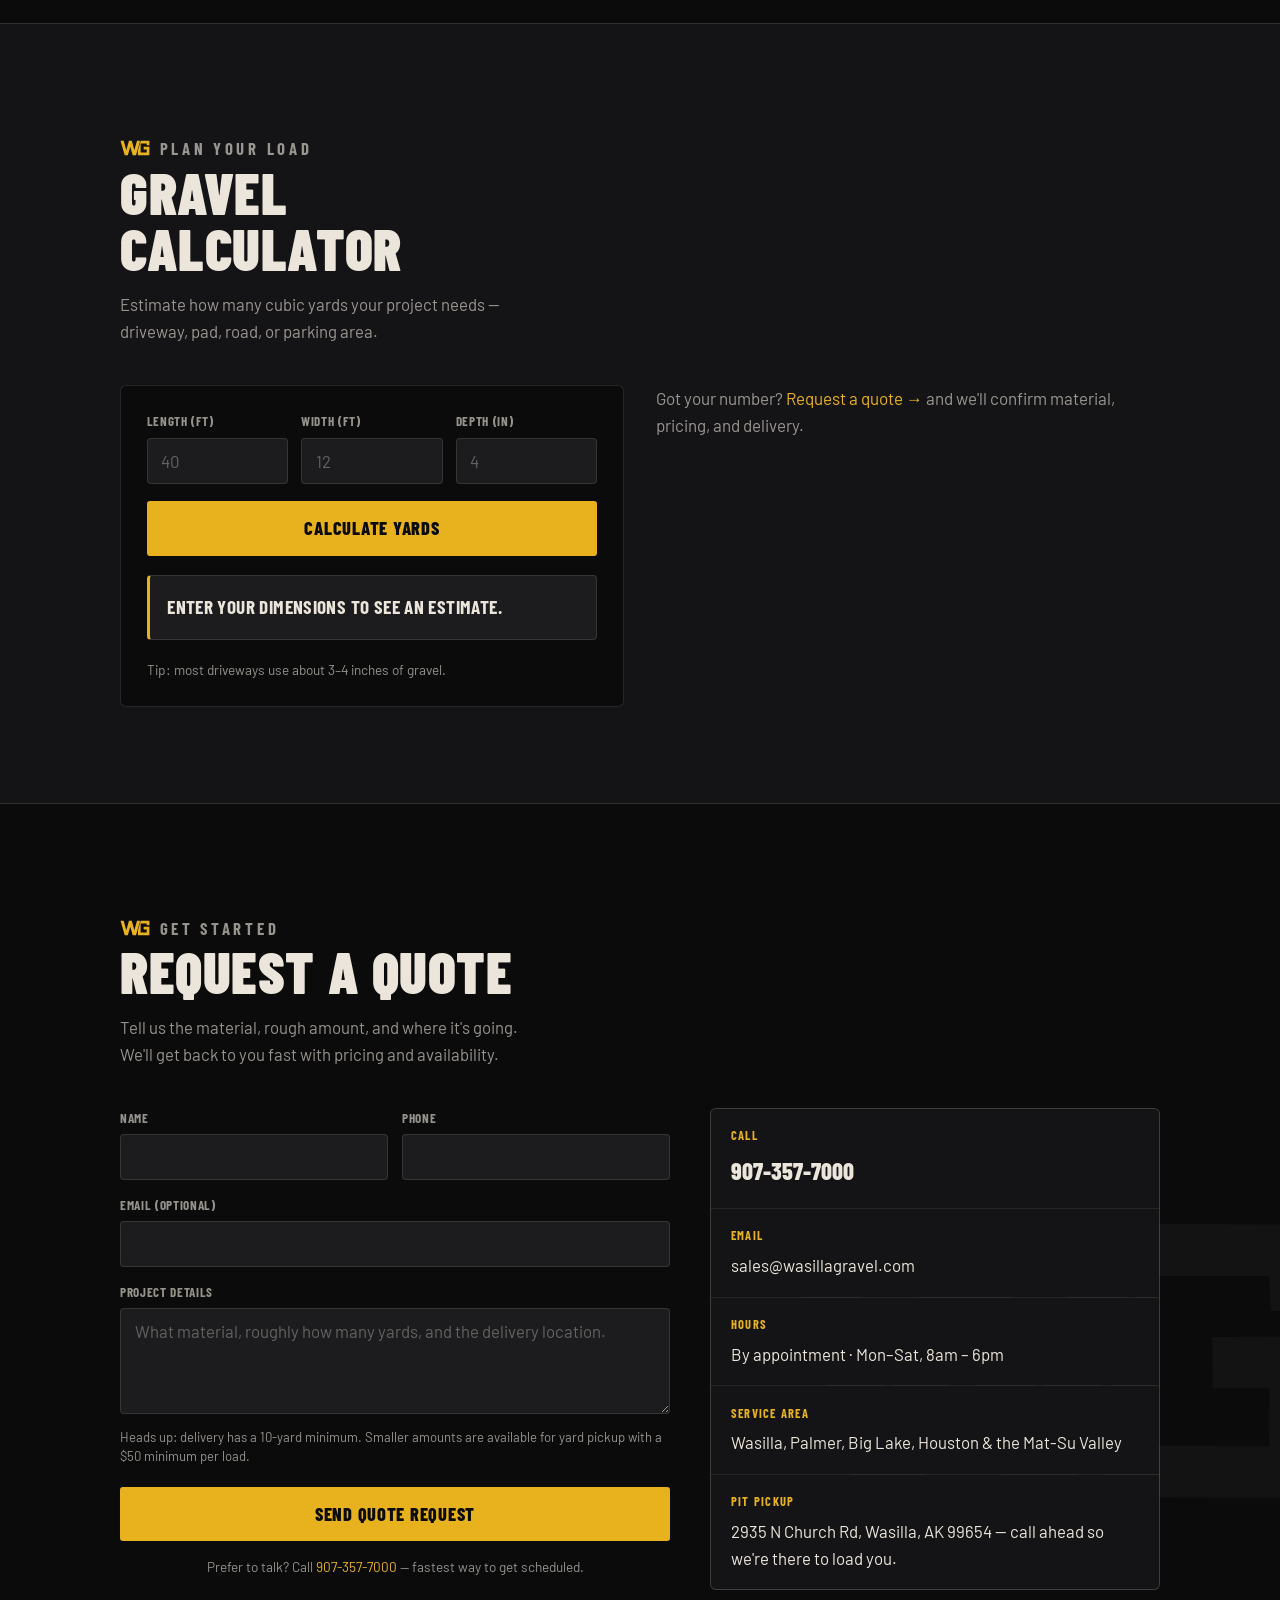
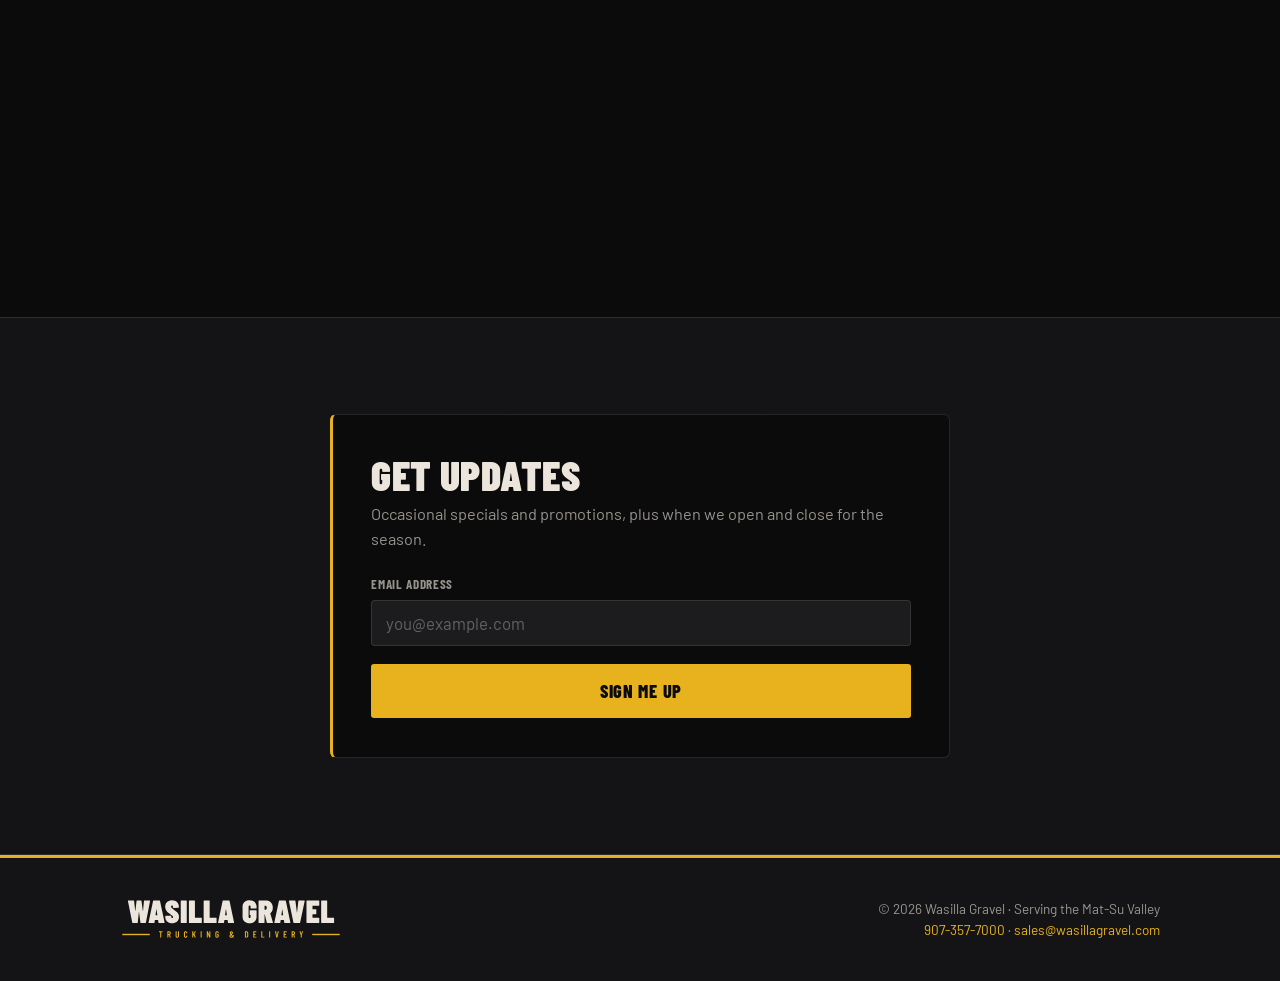
==== commit df5735f0: "Raise delivery hourly rate from $145 to $150 Co-Authored-By: Claude Opus 5 <noreply@anthropic.com>" ====
--- a/index.html
+++ b/index.html
@@ -921,19 +921,37 @@
         height: 1em;
         fill: currentColor;
       }
-      /* Brevo behavioral bits (main.js toggles these) */
+      /* Brevo behavioral bits (main.js toggles these).
+         main.js reveals a panel by adding .sib-form-message-panel--active.
+         That class gets its display rule from Brevo's stylesheet, which we
+         deliberately don't load — so it must be defined here or the panel
+         stays hidden and a successful signup looks like nothing happened. */
       #newsletter .sib-form-message-panel {
         display: none;
-        margin-bottom: 1rem;
-        padding: 0.8rem 1rem;
+        margin: 0 0 1rem;
+        padding: 1rem 1.15rem;
         border-radius: 4px;
         font-family: var(--ff-body);
-        font-size: 0.92rem;
+        font-size: 1rem;
+        line-height: 1.5;
         background: var(--panel-2);
         border: 1px solid var(--line);
       }
+      #newsletter .sib-form-message-panel.sib-form-message-panel--active {
+        display: block;
+      }
+      #newsletter #success-message.sib-form-message-panel {
+        border-left: 3px solid var(--amber);
+      }
+      #newsletter #error-message.sib-form-message-panel {
+        border-left: 3px solid #e0533f;
+      }
+      #newsletter .sib-form-message-panel__text {
+        margin: 0;
+        padding: 0;
+      }
       #newsletter #success-message .sib-form-message-panel__inner-text {
-        color: #4ad991;
+        color: var(--cream);
       }
       #newsletter #error-message .sib-form-message-panel__inner-text {
         color: #f0a99b;
@@ -944,6 +962,17 @@
         vertical-align: middle;
         margin-right: 0.4rem;
         fill: currentColor;
+      }
+      #newsletter #success-message .sib-icon {
+        fill: var(--amber);
+      }
+      #newsletter #error-message .sib-icon {
+        fill: #e0533f;
+      }
+      /* main.js adds this to the button while the request is in flight */
+      #newsletter .sib-form-block__button-disabled {
+        opacity: 0.6;
+        cursor: default;
       }
       #newsletter .entry__error {
         display: block;
@@ -1178,7 +1207,7 @@
             <p class="note">Hauled to your driveway, pad, or job site.</p>
             <div class="mini">
               <span class="k">Delivery rate</span>
-              <span class="v">$145<small style="font-size:0.7em;color:var(--cream-dim)">/hr</small></span>
+              <span class="v">$150<small style="font-size:0.7em;color:var(--cream-dim)">/hr</small></span>
             </div>
             <div class="mini">
               <span class="k">Minimum load</span>
@@ -1412,6 +1441,11 @@
           <!-- Begin Brevo Form -->
           <div class="sib-form">
             <div id="sib-form-container" class="sib-form-container">
+              <!-- Heading sits outside #sib-container so it survives the
+                   form being hidden on success (AUTOHIDE). -->
+              <div class="nl-title">
+                <p>Get Updates</p>
+              </div>
               <div id="error-message" class="sib-form-message-panel">
                 <div class="sib-form-message-panel__text sib-form-message-panel__text--center">
                   <svg viewBox="0 0 512 512" class="sib-icon sib-notification__icon" aria-hidden="true">
@@ -1428,15 +1462,12 @@
                     <path d="M256 8C119.033 8 8 119.033 8 256s111.033 248 248 248 248-111.033 248-248S392.967 8 256 8zm0 464c-118.664 0-216-96.055-216-216 0-118.663 96.055-216 216-216 118.664 0 216 96.055 216 216 0 118.663-96.055 216-216 216zm141.63-274.961L217.15 376.071c-4.705 4.667-12.303 4.637-16.97-.068l-85.878-86.572c-4.667-4.705-4.637-12.303.068-16.97l8.52-8.451c4.705-4.667 12.303-4.637 16.97.068l68.976 69.533 163.441-162.13c4.705-4.667 12.303-4.637 16.97.068l8.451 8.52c4.668 4.705 4.637 12.303-.068 16.97z" />
                   </svg>
                   <span class="sib-form-message-panel__inner-text">
-                    Your subscription has been successful.
+                    You're on the list. Check your email.
                   </span>
                 </div>
               </div>
               <div id="sib-container" class="sib-container--large sib-container--vertical">
                 <form id="sib-form" method="POST" action="https://a2cf0a44.sibforms.com/serve/[base64]" data-type="subscription">
-                  <div class="sib-form-block nl-title">
-                    <p>Get Updates</p>
-                  </div>
                   <div class="sib-form-block nl-sub">
                     <div class="sib-text-form-block">
                       <p>Occasional specials and promotions, plus when we open and close for the season.</p>
@@ -1562,8 +1593,35 @@
           selectedOptions: "{quantity} selected",
         },
       };
-      var AUTOHIDE = Boolean(0);
+      // Hide the form itself once the signup succeeds, so the success
+      // panel is the only thing left in the card (main.js reads this).
+      var AUTOHIDE = Boolean(1);
     </script>
     <script defer src="https://sibforms.com/forms/end-form/build/main.js"></script>
+    <script>
+      // main.js overwrites the success panel's text with whatever message the
+      // Brevo account returns. Pin our own copy whenever the panel is shown.
+      (function () {
+        var panel = document.getElementById("success-message");
+        if (!panel || !window.MutationObserver) return;
+        var COPY = "You're on the list. Check your email.";
+
+        function pin() {
+          if (!panel.classList.contains("sib-form-message-panel--active")) return;
+          var text = panel.getElementsByClassName(
+            "sib-form-message-panel__inner-text"
+          )[0];
+          if (text && text.innerText.trim() !== COPY) text.innerText = COPY;
+        }
+
+        new MutationObserver(pin).observe(panel, {
+          attributes: true,
+          attributeFilter: ["class"],
+          childList: true,
+          subtree: true,
+          characterData: true,
+        });
+      })();
+    </script>
   </body>
 </html>
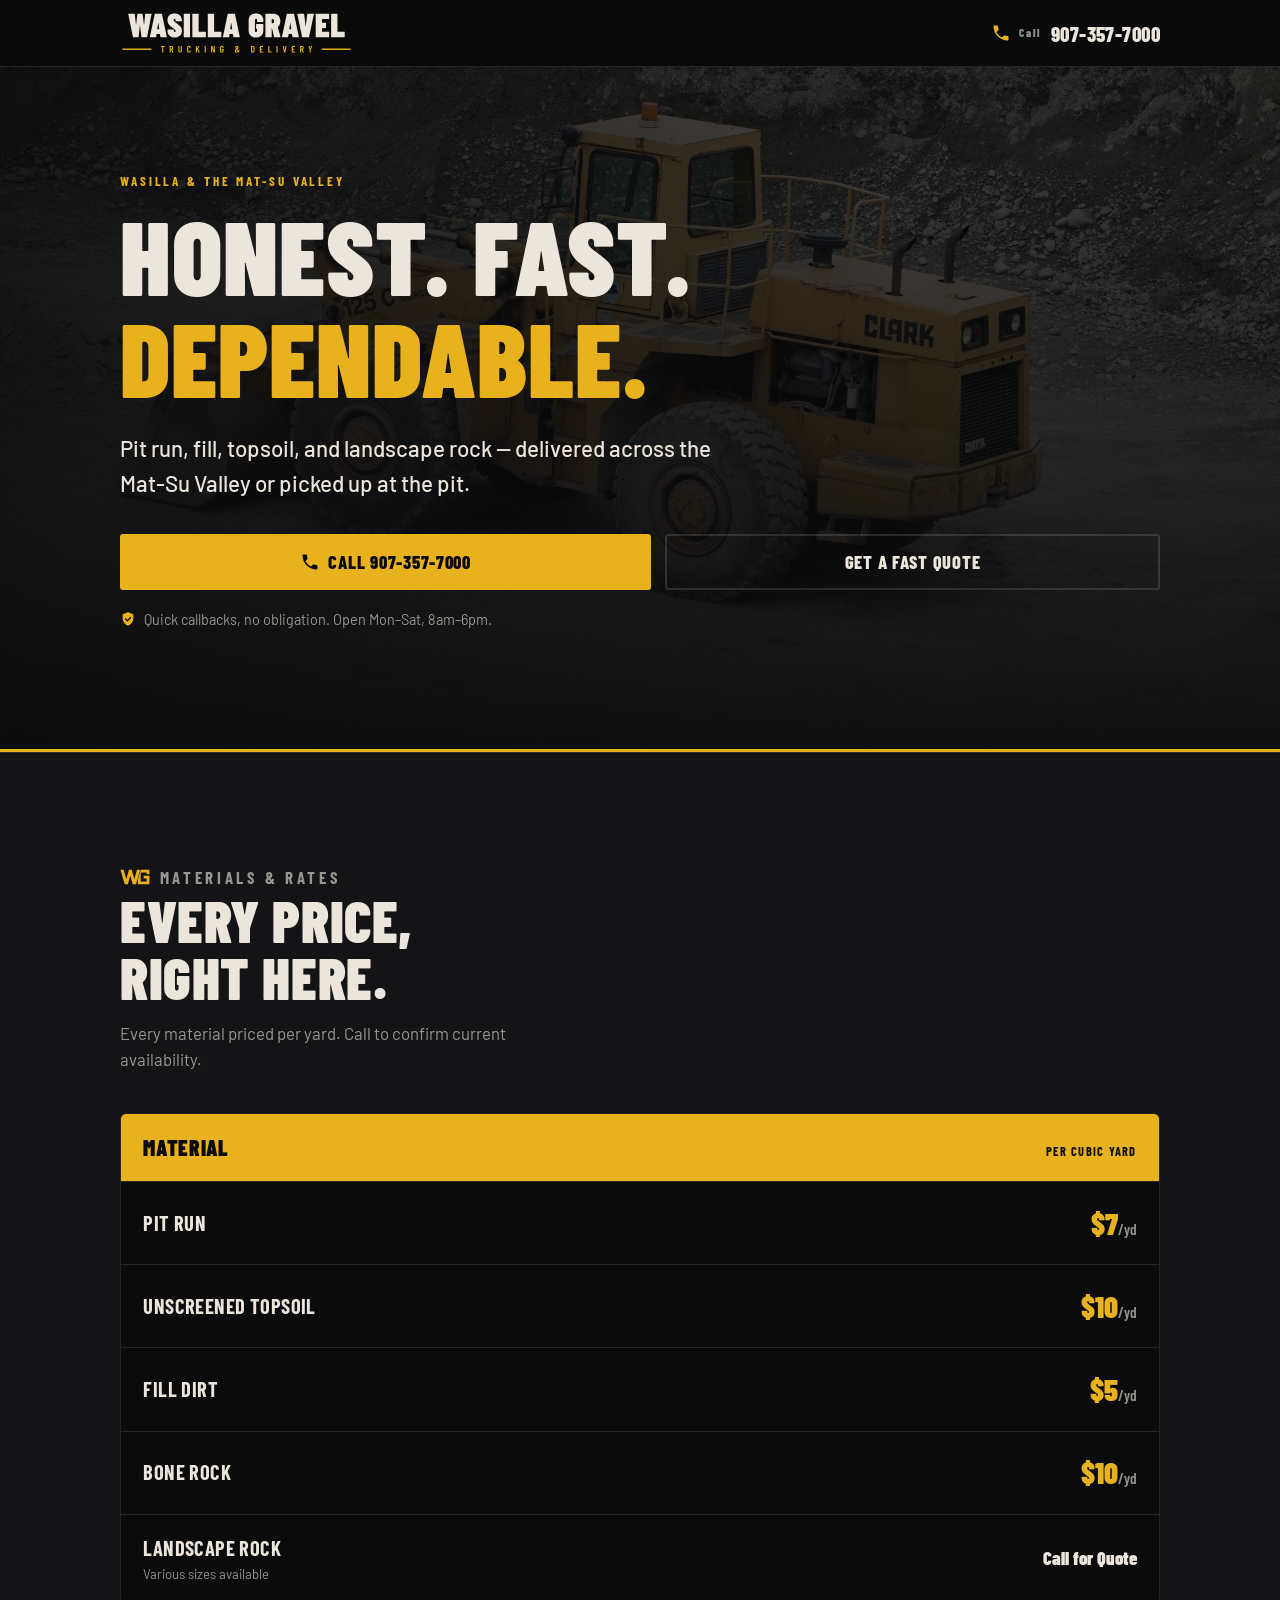
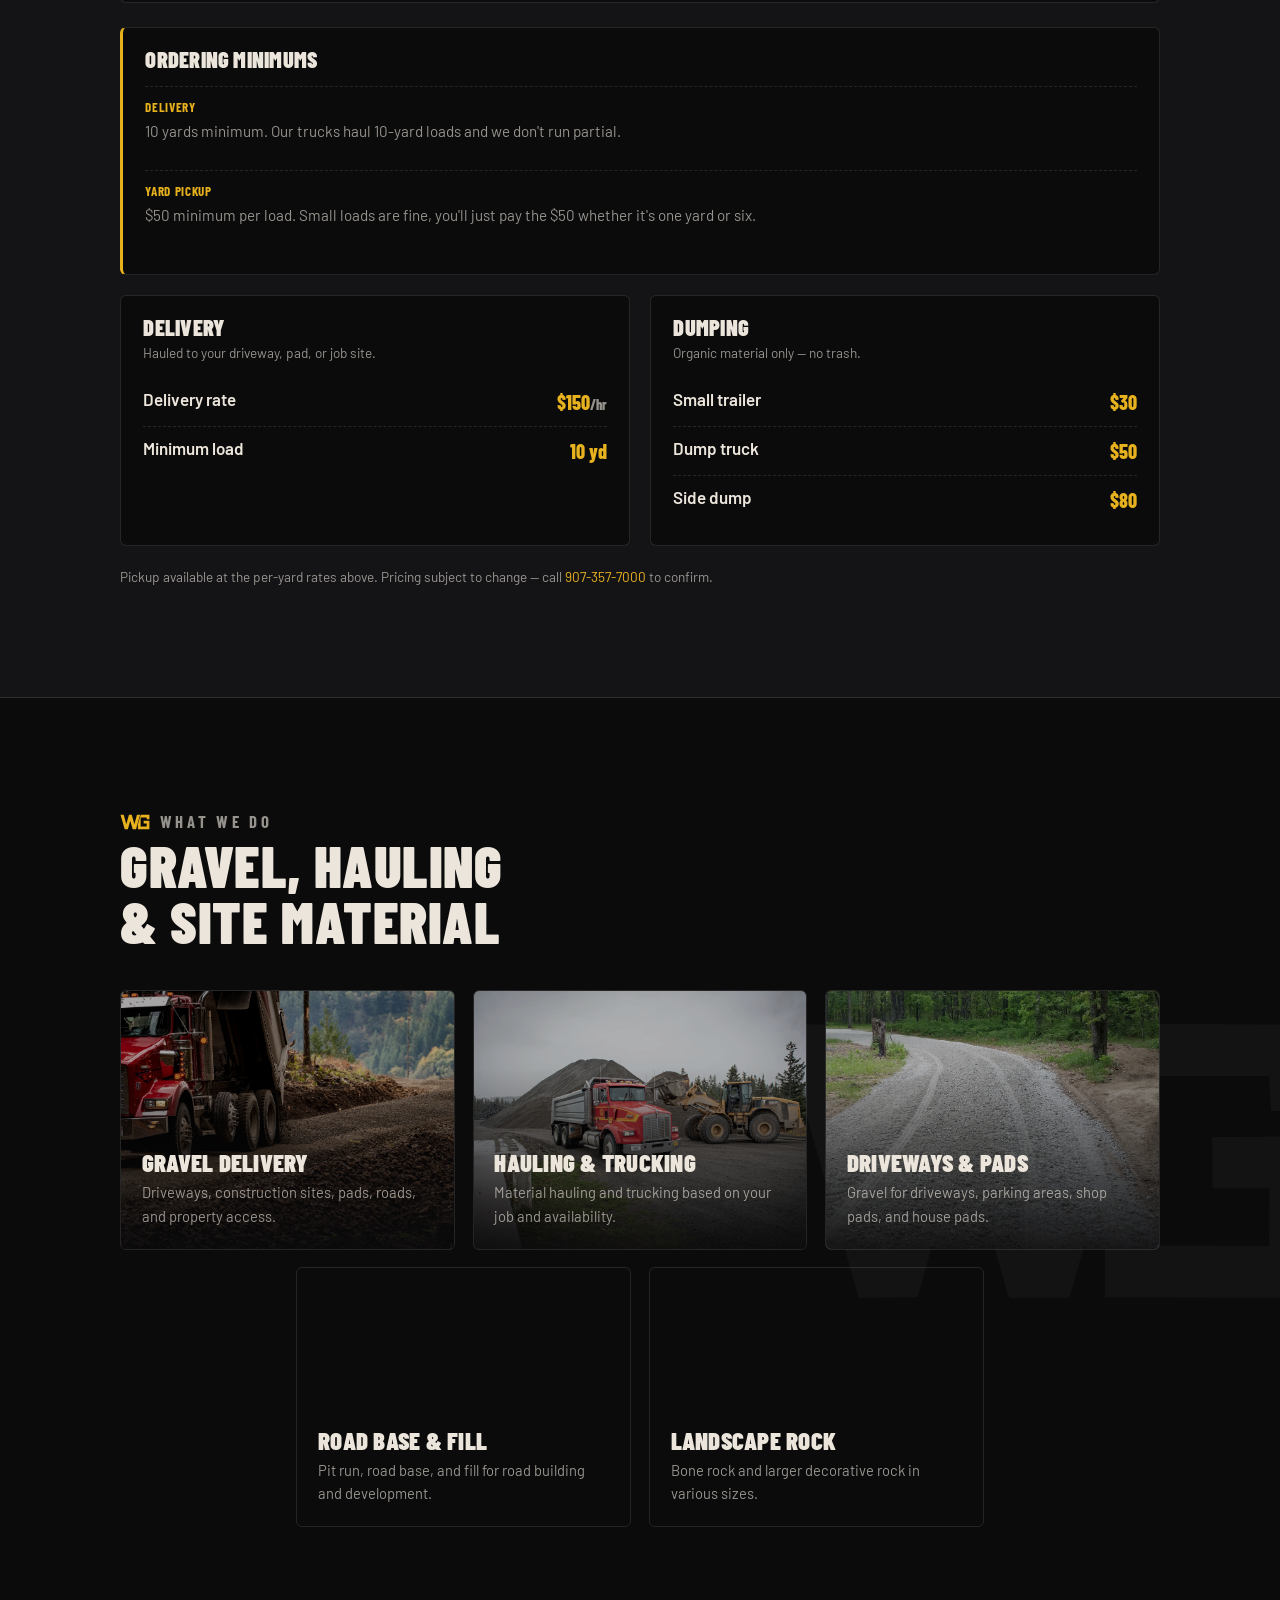
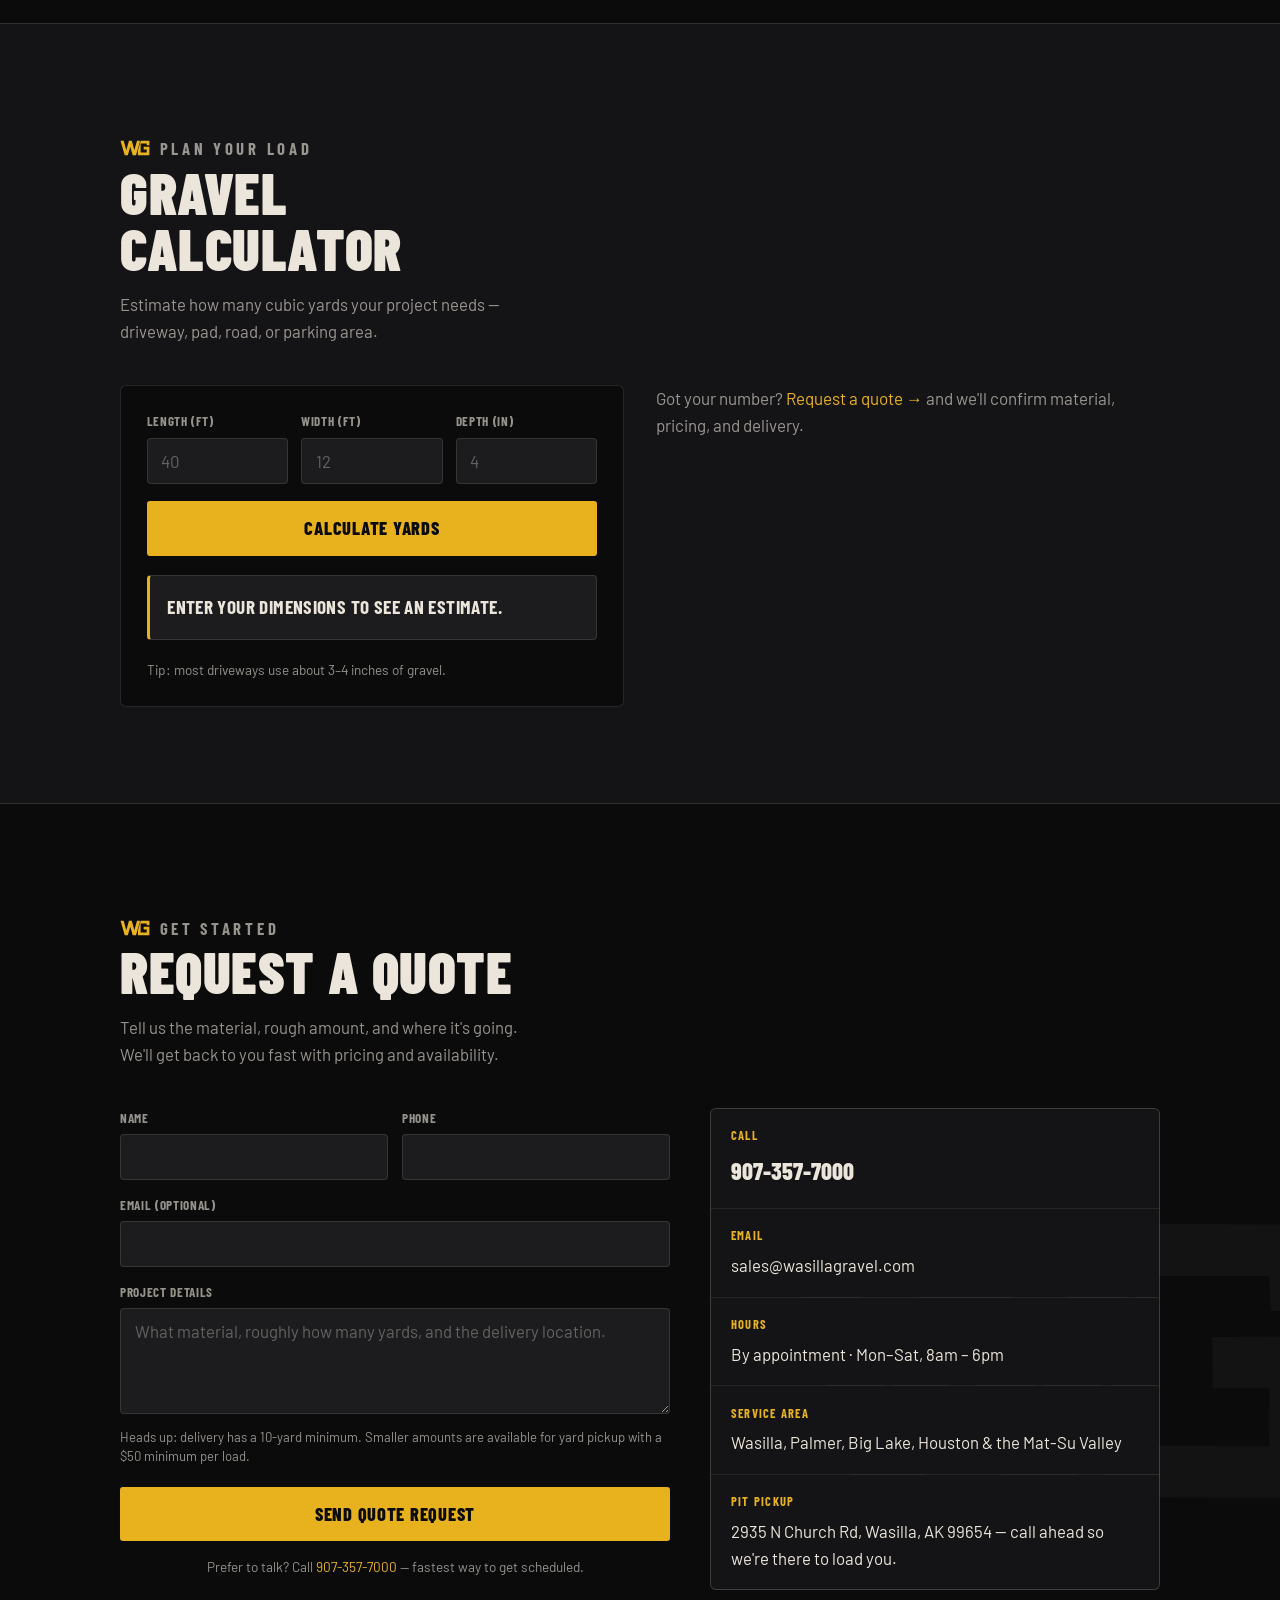
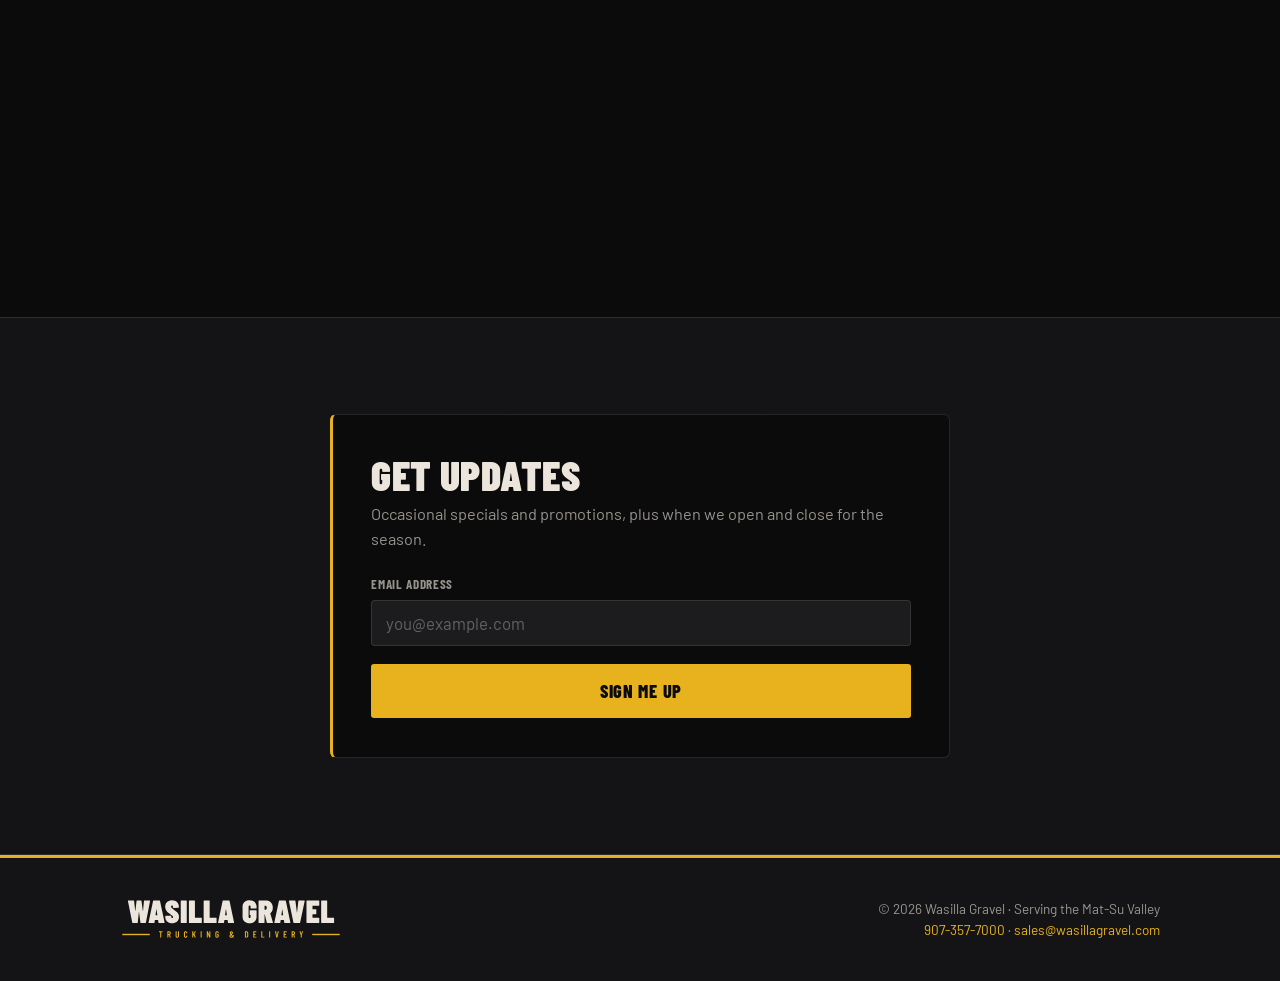
==== commit 7c97a0b2: "Raise bone rock price from $8 to $10 per yard Co-Authored-By: Claude Opus 5 <noreply@anthropic.com>" ====
--- a/index.html
+++ b/index.html
@@ -998,11 +998,13 @@
         border-top: 3px solid var(--amber);
         padding-block: 2.5rem;
       }
+      /* the lockup and the meta lines stop fitting side by side below ~570px,
+         so mobile centers every line on one axis; the split returns at 620px */
       .foot-inner {
         display: flex;
         flex-wrap: wrap;
         align-items: center;
-        justify-content: space-between;
+        justify-content: center;
         gap: 1.25rem;
       }
       .foot-inner img {
@@ -1012,10 +1014,18 @@
       .foot-meta {
         font-size: 0.85rem;
         color: var(--cream-dim);
-        text-align: right;
+        text-align: center;
       }
       .foot-meta a {
         color: var(--amber);
+      }
+      @media (min-width: 620px) {
+        .foot-inner {
+          justify-content: space-between;
+        }
+        .foot-meta {
+          text-align: right;
+        }
       }
 
       /* ===================================================================
@@ -1178,7 +1188,7 @@
           </div>
           <div class="rate-row">
             <div class="rate-name">Bone Rock</div>
-            <div class="rate-price">$8<small>/yd</small></div>
+            <div class="rate-price">$10<small>/yd</small></div>
           </div>
           <div class="rate-row">
             <div class="rate-name">
